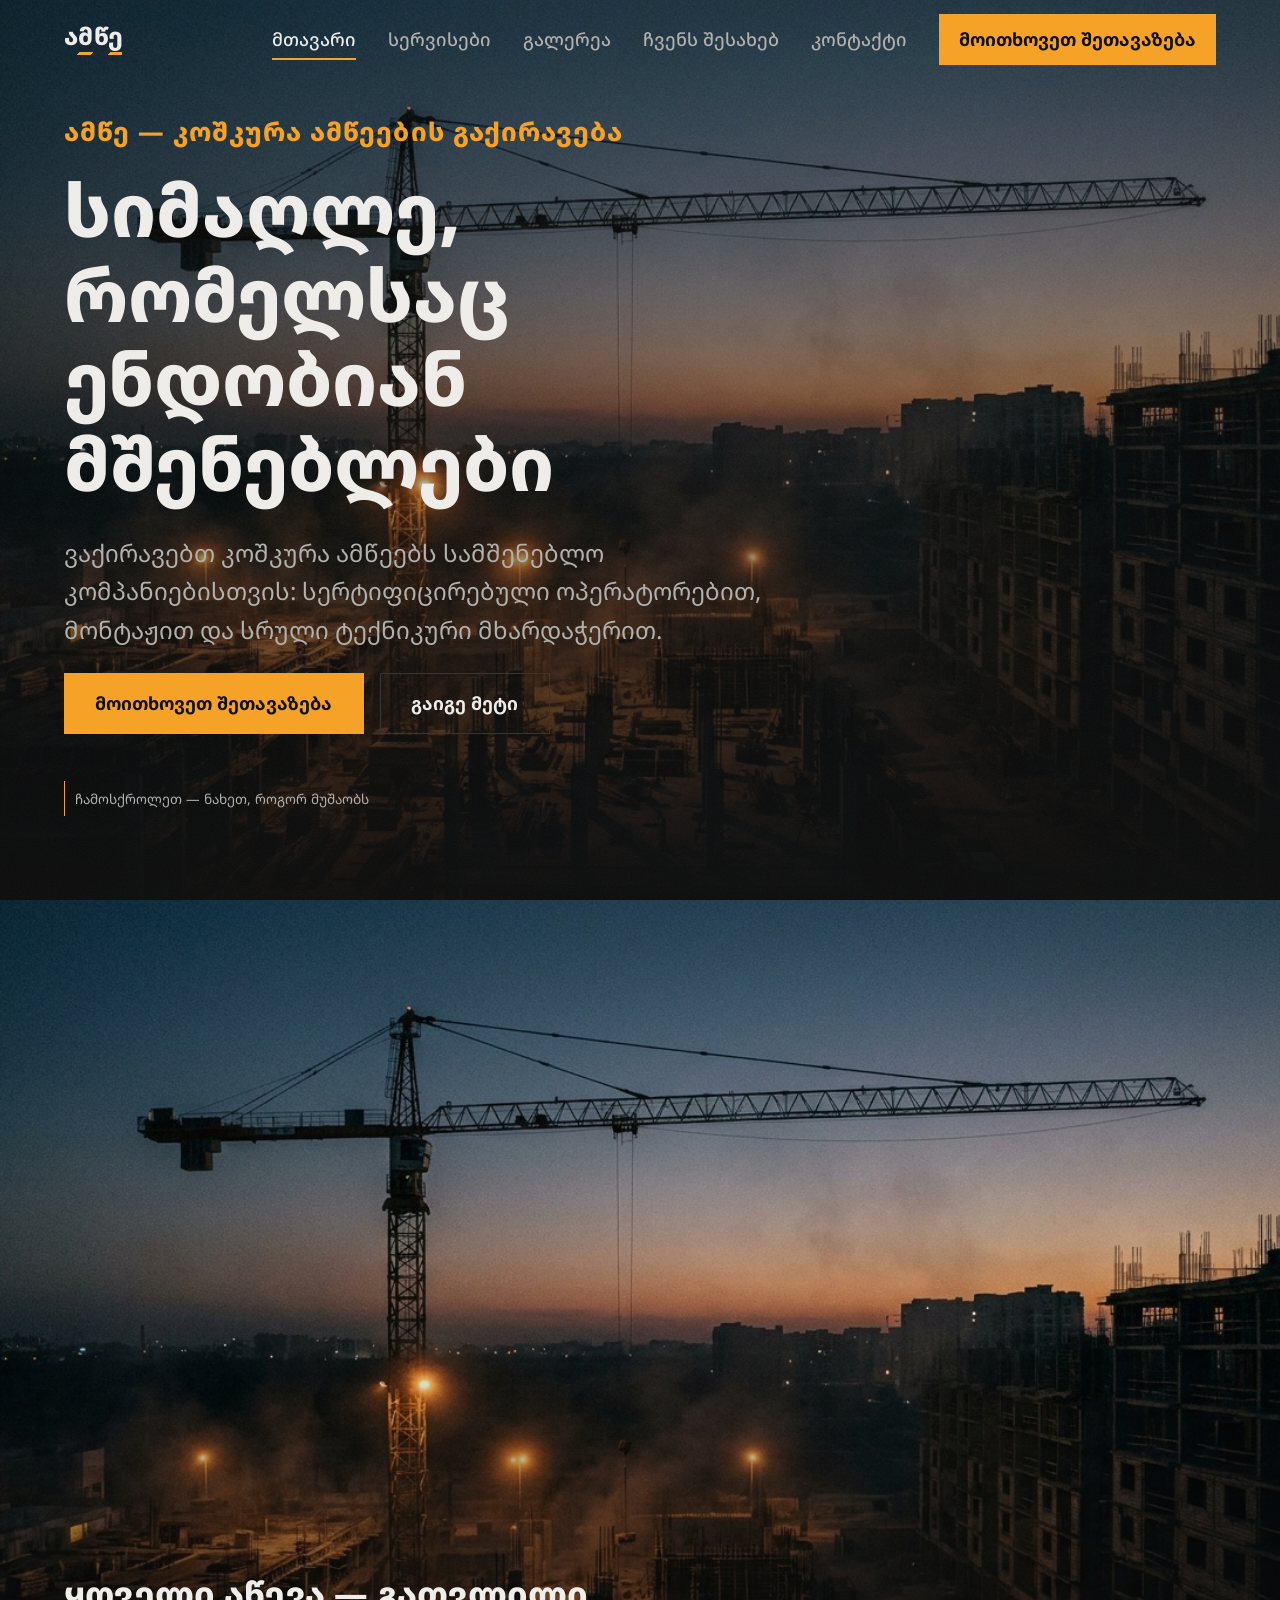
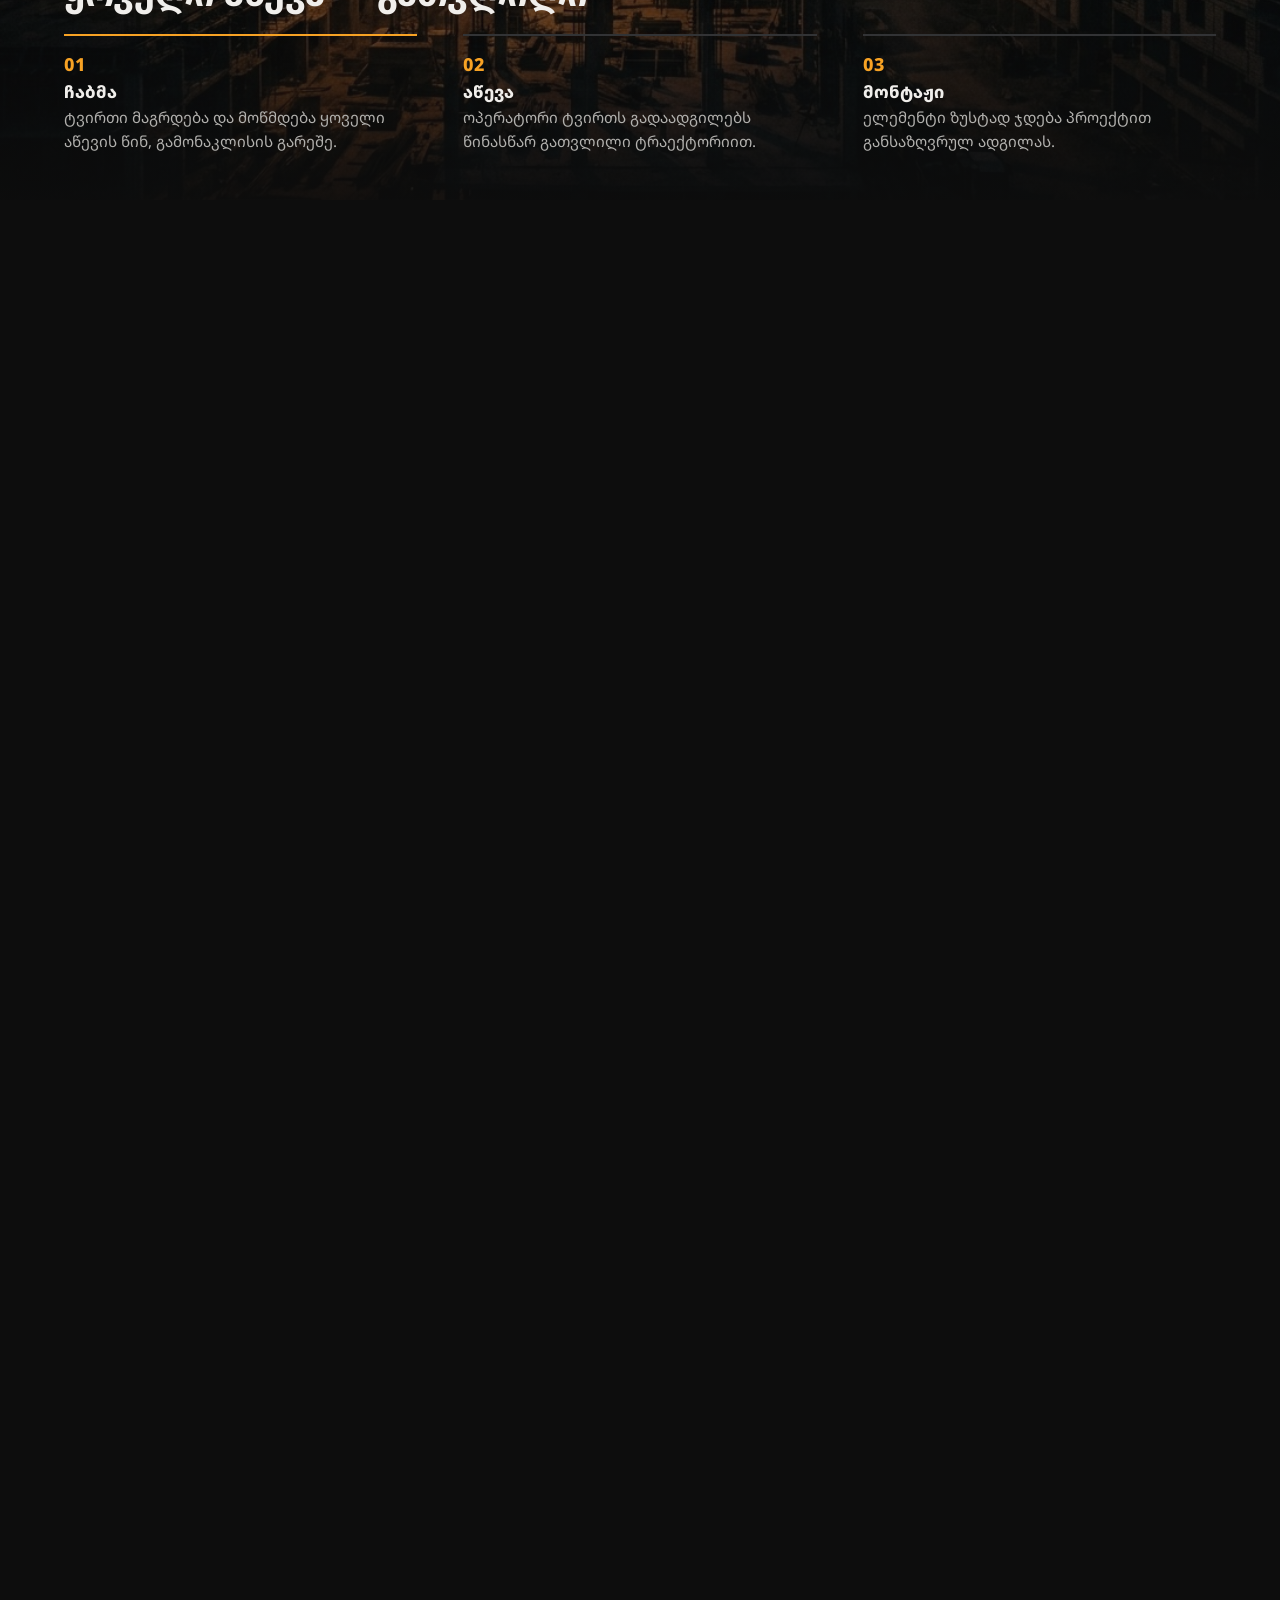
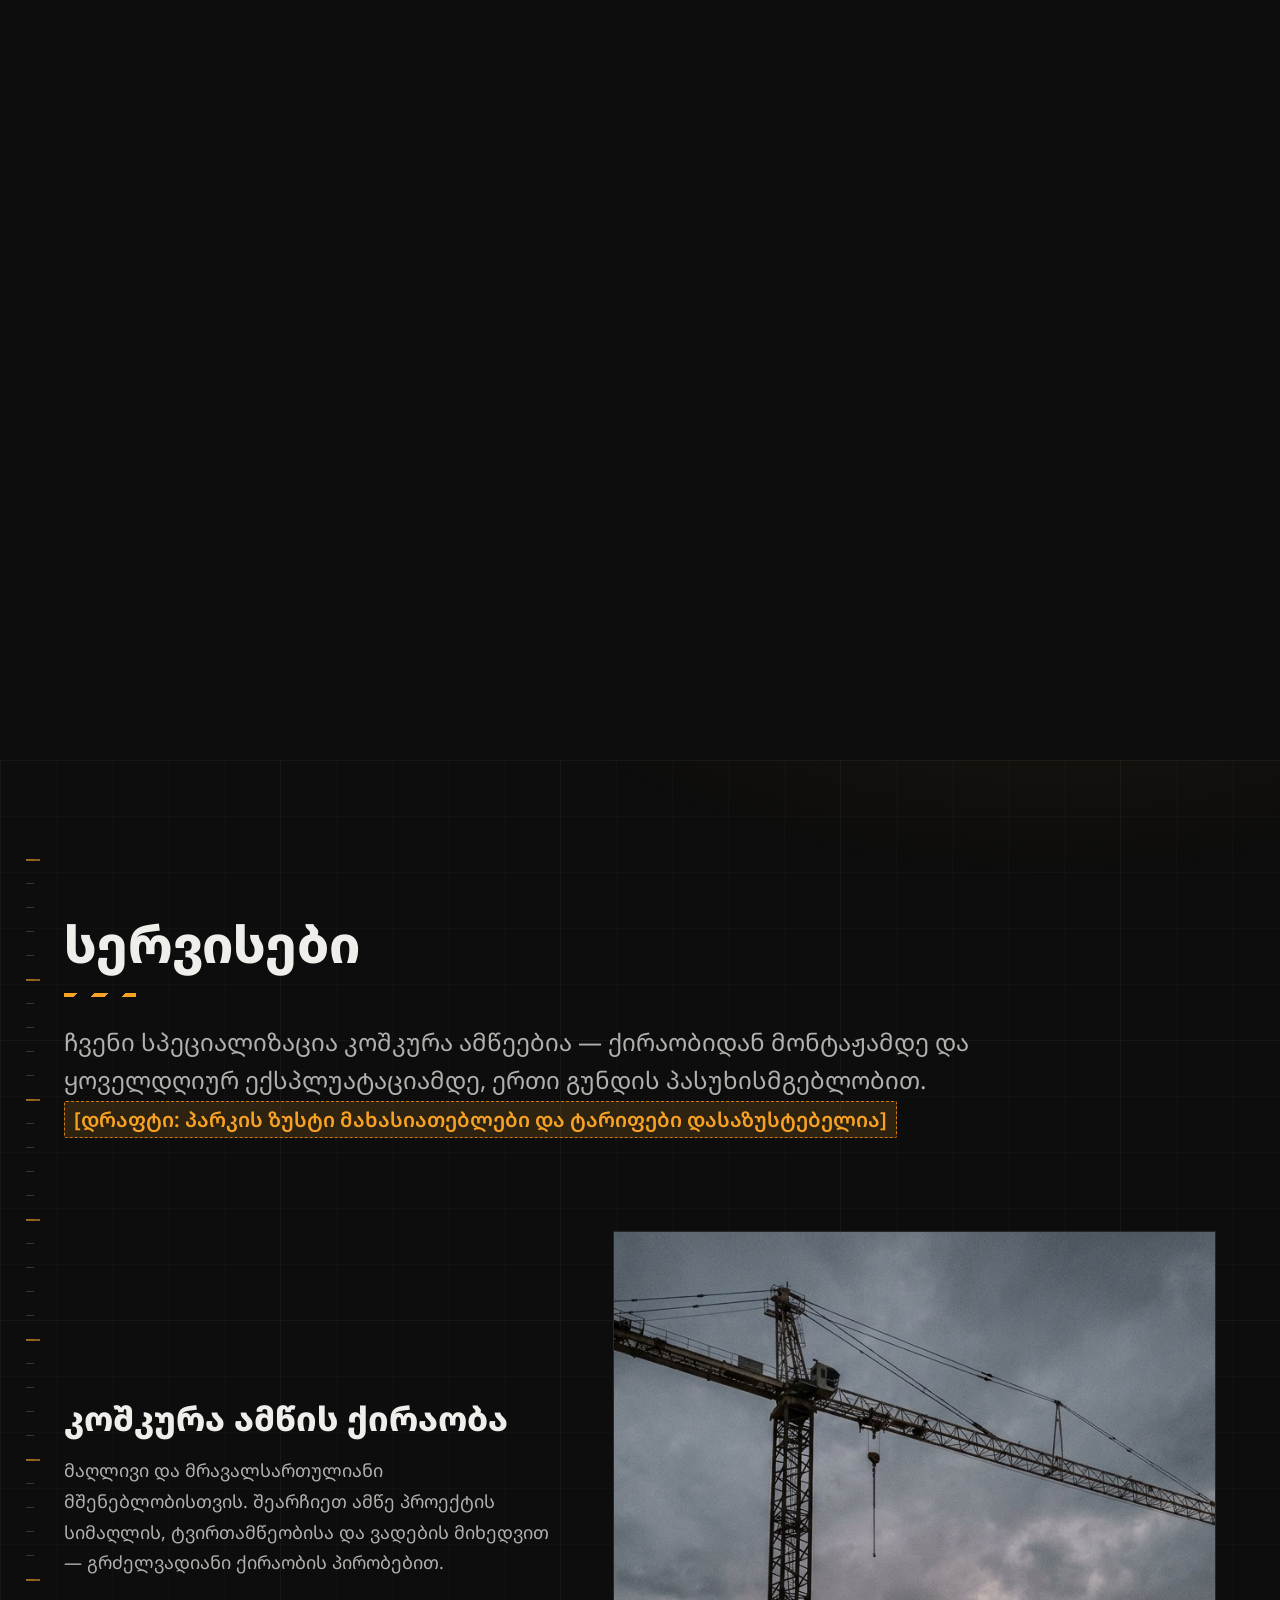
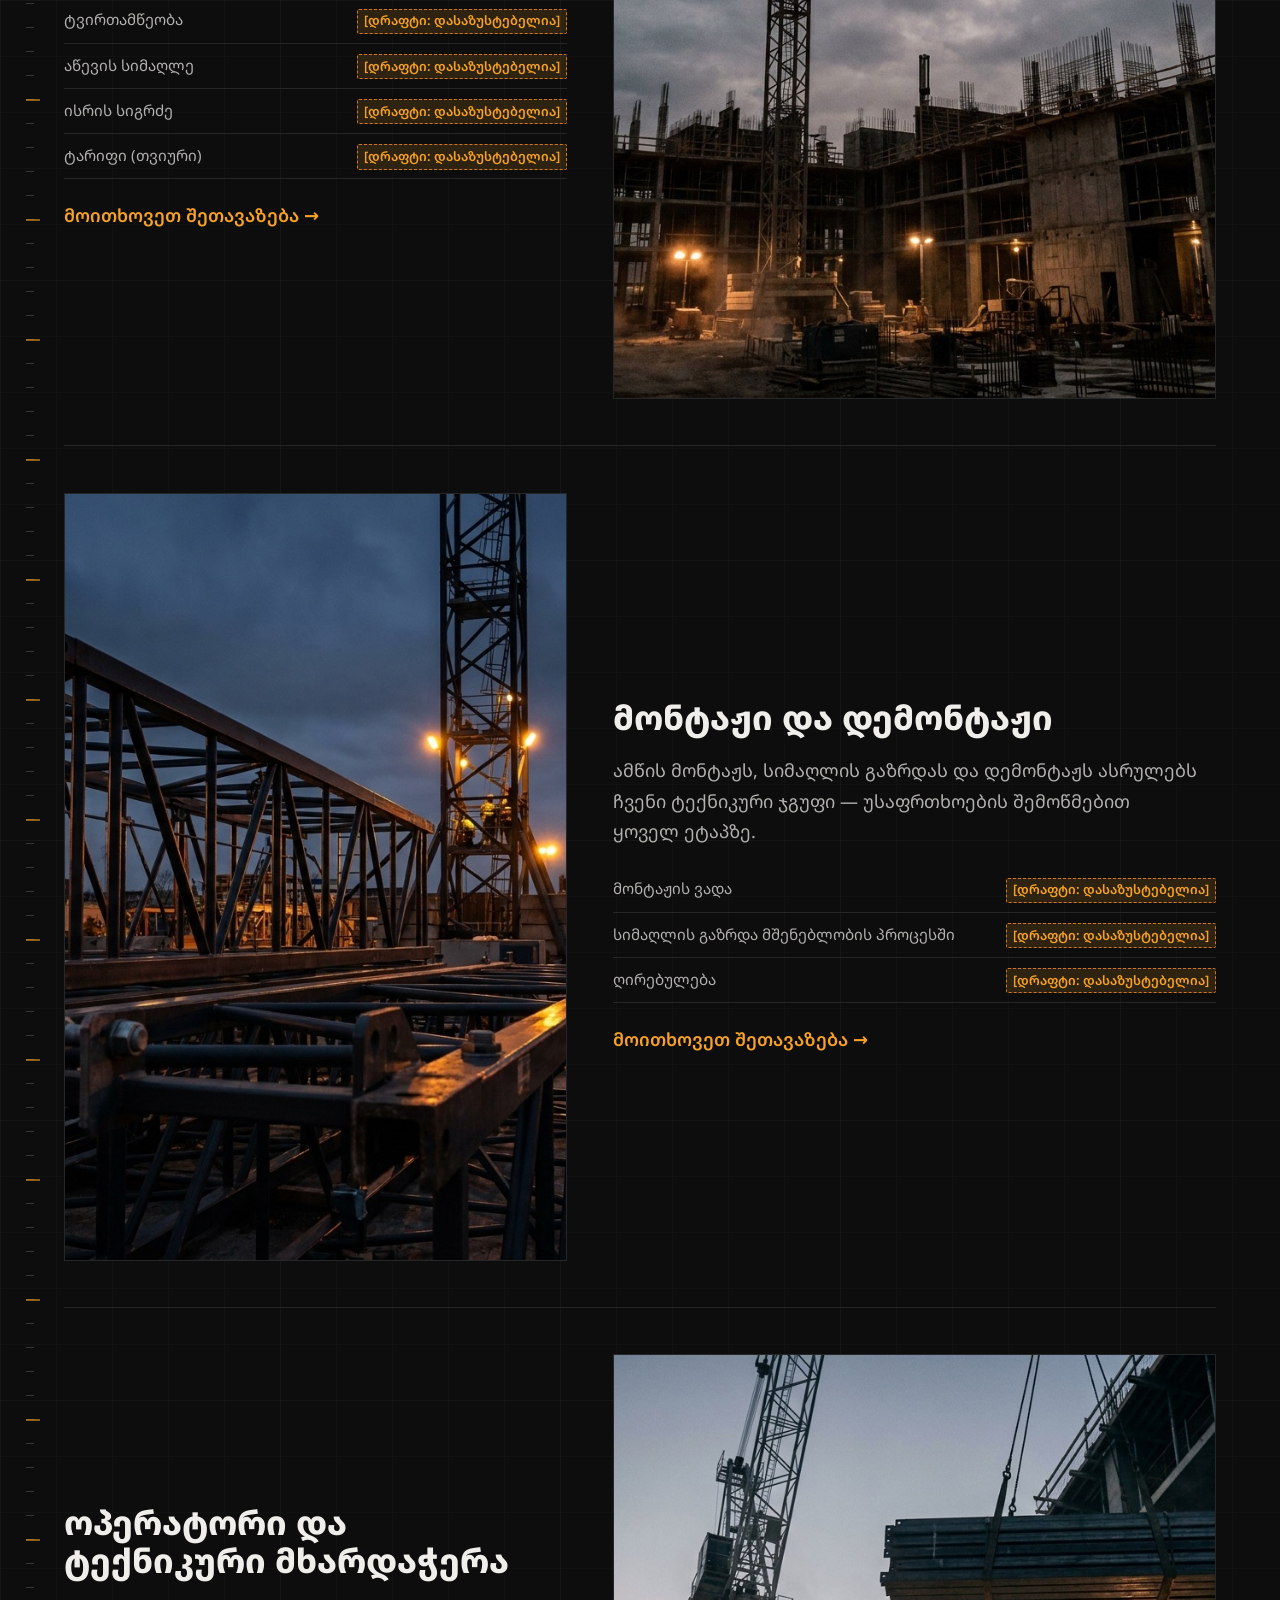
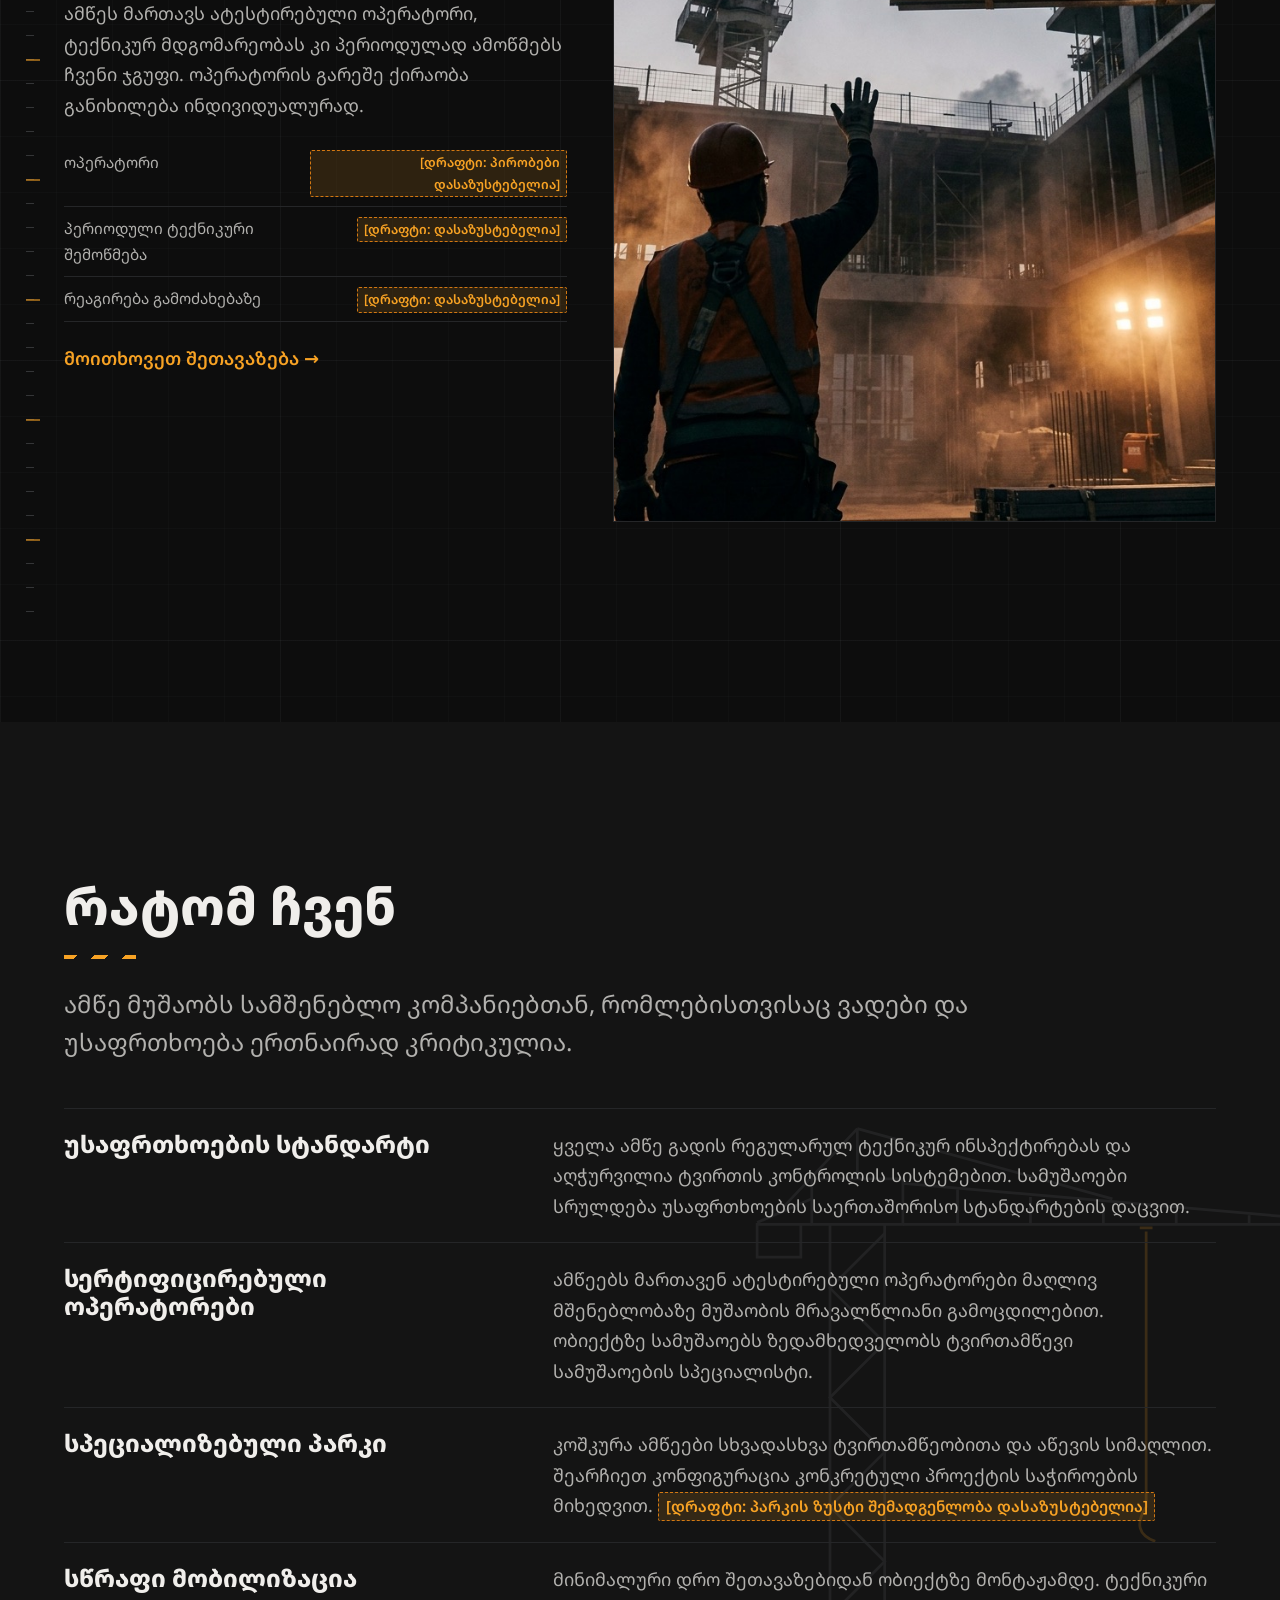
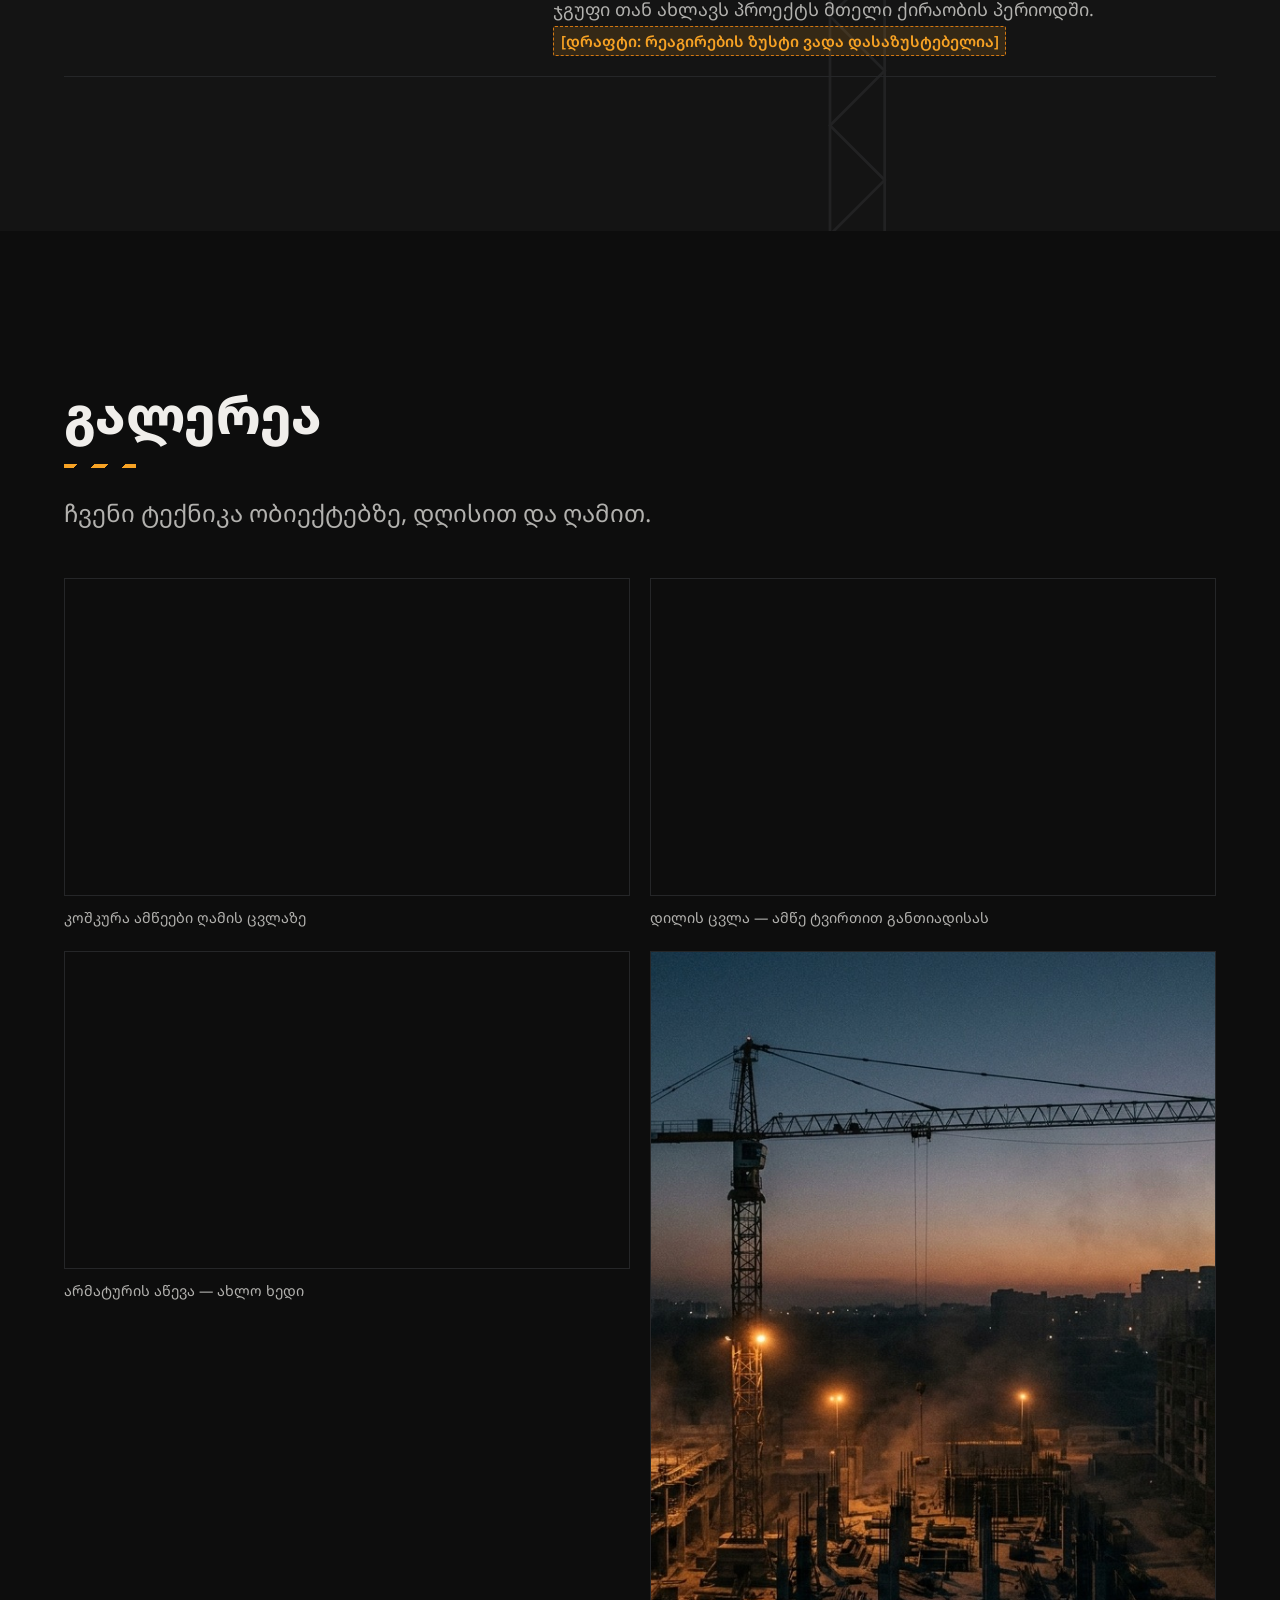
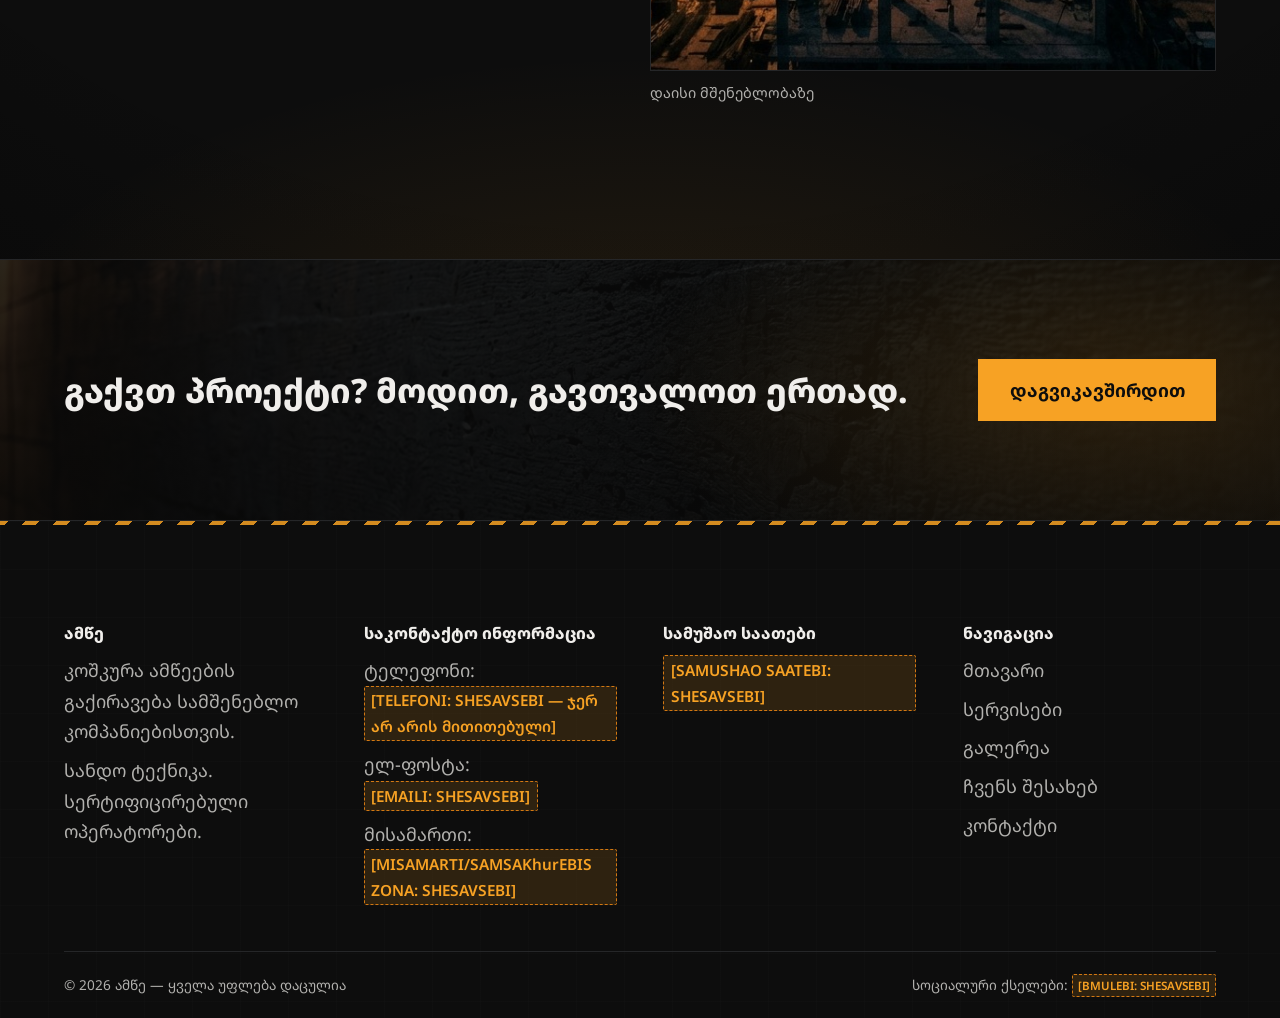
==== index.html @ fa124e9d "ამწე — tower-crane rental marketing site Static Georgian B2B site: scroll-scrub hero video, services" ====
<!DOCTYPE html>
<html lang="ka">
<head>
  <meta charset="UTF-8">
  <meta name="viewport" content="width=device-width, initial-scale=1.0">
  <title>ამწე — კოშკურა ამწეების გაქირავება სამშენებლო კომპანიებისთვის</title>
  <meta name="description" content="ამწე — კოშკურა ამწეების გაქირავება სამშენებლო კომპანიებისთვის. მონტაჟი, დემონტაჟი, სერტიფიცირებული ოპერატორები და სრული ტექნიკური მხარდაჭერა.">
  <meta property="og:type" content="website">
  <meta property="og:locale" content="ka_GE">
  <meta property="og:title" content="ამწე — სიმაღლე, რომელსაც ენდობიან მშენებლები">
  <meta property="og:description" content="კოშკურა ამწეების გაქირავება სამშენებლო კომპანიებისთვის — მონტაჟით, სერტიფიცირებული ოპერატორებითა და სრული ტექნიკური მხარდაჭერით.">
  <!-- TODO: og:image needs an absolute URL after deploy (e.g. https://<user>.github.io/<repo>/assets/og-cover.jpg) -->
  <meta property="og:image" content="assets/og-cover.jpg">
  <link rel="icon" type="image/svg+xml" href="favicon.svg">
  <link rel="preconnect" href="https://fonts.googleapis.com">
  <link rel="preconnect" href="https://fonts.gstatic.com" crossorigin>
  <link href="https://fonts.googleapis.com/css2?family=Noto+Sans+Georgian:wght@400;500;600;700;800&display=swap" rel="stylesheet">
  <link rel="stylesheet" href="css/style.css?v=2">
</head>
<body>
  <header class="site-header" data-header>
    <div class="wrap site-header__bar">
      <a class="logo" href="index.html" aria-label="ამწე — მთავარი გვერდი">
        ამწე
        <span class="logo__stripe" aria-hidden="true"></span>
      </a>
      <button class="nav-toggle" type="button" aria-expanded="false" aria-controls="site-nav" aria-label="მენიუს გახსნა" data-nav-toggle>
        <span></span><span></span><span></span>
      </button>
      <nav class="site-nav" id="site-nav" aria-label="ძირითადი ნავიგაცია" data-nav>
        <a href="index.html" aria-current="page">მთავარი</a>
        <a href="index.html#services">სერვისები</a>
        <a href="index.html#gallery">გალერეა</a>
        <a href="index.html#about">ჩვენს შესახებ</a>
        <a href="contact.html">კონტაქტი</a>
        <a class="btn btn--solid" href="contact.html">მოითხოვეთ შეთავაზება</a>
      </nav>
    </div>
  </header>

  <main>
    <!-- 1. Hero -->
    <section class="hero">
      <video class="hero__video"
             src="assets/hero-crane-dusk.mp4"
             poster="assets/og-cover.jpg"
             autoplay muted loop playsinline
             aria-label="კოშკურა ამწე მაღლივი მშენებლობის ფონზე, დაისის შუქზე"></video>
      <div class="wrap hero__content">
        <p class="hero__brand">ამწე — კოშკურა ამწეების გაქირავება</p>
        <h1>სიმაღლე, რომელსაც ენდობიან მშენებლები</h1>
        <p class="hero__sub">ვაქირავებთ კოშკურა ამწეებს სამშენებლო კომპანიებისთვის: სერტიფიცირებული ოპერატორებით, მონტაჟით და სრული ტექნიკური მხარდაჭერით.</p>
        <div class="hero__cta">
          <a class="btn btn--solid" href="contact.html">მოითხოვეთ შეთავაზება</a>
          <a class="btn btn--ghost" href="#services">გაიგე მეტი</a>
        </div>
        <p class="hero__scrollhint">ჩამოსქროლეთ — ნახეთ, როგორ მუშაობს</p>
      </div>
    </section>

    <!-- 2. Scroll-driven video: one lift, start to finish -->
    <section class="scrub" data-scrub aria-label="ამწის მუშაობის პროცესი — ვიდეო">
      <div class="scrub__sticky">
        <video src="assets/scrub-crane-lift.mp4"
               poster="assets/og-cover.jpg"
               muted playsinline preload="auto"
               aria-label="ამწე წევს ფოლადის კოჭს და ამონტაჟებს კორპუსზე"></video>
        <div class="wrap scrub__caption">
          <h2 class="scrub__title">ყოველი აწევა — გათვლილი</h2>
          <ol class="scrub__steps" data-scrub-steps>
            <li class="is-active">
              <h3>ჩაბმა</h3>
              <p>ტვირთი მაგრდება და მოწმდება ყოველი აწევის წინ, გამონაკლისის გარეშე.</p>
            </li>
            <li>
              <h3>აწევა</h3>
              <p>ოპერატორი ტვირთს გადაადგილებს წინასწარ გათვლილი ტრაექტორიით.</p>
            </li>
            <li>
              <h3>მონტაჟი</h3>
              <p>ელემენტი ზუსტად ჯდება პროექტით განსაზღვრულ ადგილას.</p>
            </li>
          </ol>
        </div>
      </div>
    </section>

    <!-- 3. Services -->
    <section class="section bg-blueprint bg-scale" id="services">
      <div class="wrap">
        <div class="section__head reveal">
          <h2>სერვისები</h2>
          <p>ჩვენი სპეციალიზაცია კოშკურა ამწეებია — ქირაობიდან მონტაჟამდე და ყოველდღიურ ექსპლუატაციამდე, ერთი გუნდის პასუხისმგებლობით. <span class="todo">[დრაფტი: პარკის ზუსტი მახასიათებლები და ტარიფები დასაზუსტებელია]</span></p>
        </div>

        <article class="service reveal">
          <div class="service__media">
            <img src="assets/service-tower-crane.jpg" alt="კოშკურა ამწე მაღლივი კორპუსის მშენებლობაზე, დაისის შუქზე" loading="lazy" width="1024" height="768">
          </div>
          <div class="service__body">
            <h3>კოშკურა ამწის ქირაობა</h3>
            <p>მაღლივი და მრავალსართულიანი მშენებლობისთვის. შეარჩიეთ ამწე პროექტის სიმაღლის, ტვირთამწეობისა და ვადების მიხედვით — გრძელვადიანი ქირაობის პირობებით.</p>
            <table class="spec">
              <tr><th scope="row">ტვირთამწეობა</th><td><span class="todo">[დრაფტი: დასაზუსტებელია]</span></td></tr>
              <tr><th scope="row">აწევის სიმაღლე</th><td><span class="todo">[დრაფტი: დასაზუსტებელია]</span></td></tr>
              <tr><th scope="row">ისრის სიგრძე</th><td><span class="todo">[დრაფტი: დასაზუსტებელია]</span></td></tr>
              <tr><th scope="row">ტარიფი (თვიური)</th><td><span class="todo">[დრაფტი: დასაზუსტებელია]</span></td></tr>
            </table>
            <a class="service__more" href="contact.html">მოითხოვეთ შეთავაზება →</a>
          </div>
        </article>

        <article class="service reveal">
          <div class="service__media">
            <img src="assets/service-tower-assembly.jpg" alt="კოშკურა ამწის სექციების მონტაჟი სამშენებლო მოედანზე" loading="lazy" width="1024" height="768">
          </div>
          <div class="service__body">
            <h3>მონტაჟი და დემონტაჟი</h3>
            <p>ამწის მონტაჟს, სიმაღლის გაზრდას და დემონტაჟს ასრულებს ჩვენი ტექნიკური ჯგუფი — უსაფრთხოების შემოწმებით ყოველ ეტაპზე.</p>
            <table class="spec">
              <tr><th scope="row">მონტაჟის ვადა</th><td><span class="todo">[დრაფტი: დასაზუსტებელია]</span></td></tr>
              <tr><th scope="row">სიმაღლის გაზრდა მშენებლობის პროცესში</th><td><span class="todo">[დრაფტი: დასაზუსტებელია]</span></td></tr>
              <tr><th scope="row">ღირებულება</th><td><span class="todo">[დრაფტი: დასაზუსტებელია]</span></td></tr>
            </table>
            <a class="service__more" href="contact.html">მოითხოვეთ შეთავაზება →</a>
          </div>
        </article>

        <article class="service reveal">
          <div class="service__media">
            <img src="assets/service-operator-rigger.jpg" alt="სტროპალი ანიშნებს კოშკურა ამწეს ჩამოკიდებული ტვირთის მიმართულებას" loading="lazy" width="1024" height="768">
          </div>
          <div class="service__body">
            <h3>ოპერატორი და ტექნიკური მხარდაჭერა</h3>
            <p>ამწეს მართავს ატესტირებული ოპერატორი, ტექნიკურ მდგომარეობას კი პერიოდულად ამოწმებს ჩვენი ჯგუფი. ოპერატორის გარეშე ქირაობა განიხილება ინდივიდუალურად.</p>
            <table class="spec">
              <tr><th scope="row">ოპერატორი</th><td><span class="todo">[დრაფტი: პირობები დასაზუსტებელია]</span></td></tr>
              <tr><th scope="row">პერიოდული ტექნიკური შემოწმება</th><td><span class="todo">[დრაფტი: დასაზუსტებელია]</span></td></tr>
              <tr><th scope="row">რეაგირება გამოძახებაზე</th><td><span class="todo">[დრაფტი: დასაზუსტებელია]</span></td></tr>
            </table>
            <a class="service__more" href="contact.html">მოითხოვეთ შეთავაზება →</a>
          </div>
        </article>
      </div>
    </section>

    <!-- 4. Why us -->
    <section class="section section--alt bg-site" id="about">
      <svg class="ghost-crane" aria-hidden="true" viewBox="0 0 640 900" stroke-width="3">
        <path d="M90 900 V210 M150 900 V210"/>
        <path d="M90 880 L150 820 L90 760 L150 700 L90 640 L150 580 L90 520 L150 460 L90 400 L150 340 L90 280 L150 220"/>
        <path d="M70 210 H170 V160 H70 Z M120 160 V105"/>
        <path d="M170 165 L630 205 M170 210 H630 M230 172 V210 M310 180 V210 M390 187 V210 M470 194 V210 M550 200 V210"/>
        <path d="M70 210 H10 M70 182 L10 208 M10 210 h48 v36 h-48 Z"/>
        <path d="M120 105 L400 182 M120 105 L38 192"/>
        <path class="ghost-crane__amber" d="M430 214 h14 M437 218 V520 q-18 28 10 38"/>
      </svg>
      <div class="wrap">
        <div class="section__head reveal">
          <h2>რატომ ჩვენ</h2>
          <p>ამწე მუშაობს სამშენებლო კომპანიებთან, რომლებისთვისაც ვადები და უსაფრთხოება ერთნაირად კრიტიკულია.</p>
        </div>
        <div class="trust reveal">
          <h3>უსაფრთხოების სტანდარტი</h3>
          <p>ყველა ამწე გადის რეგულარულ ტექნიკურ ინსპექტირებას და აღჭურვილია ტვირთის კონტროლის სისტემებით. სამუშაოები სრულდება უსაფრთხოების საერთაშორისო სტანდარტების დაცვით.</p>
        </div>
        <div class="trust reveal">
          <h3>სერტიფიცირებული ოპერატორები</h3>
          <p>ამწეებს მართავენ ატესტირებული ოპერატორები მაღლივ მშენებლობაზე მუშაობის მრავალწლიანი გამოცდილებით. ობიექტზე სამუშაოებს ზედამხედველობს ტვირთამწევი სამუშაოების სპეციალისტი.</p>
        </div>
        <div class="trust reveal">
          <h3>სპეციალიზებული პარკი</h3>
          <p>კოშკურა ამწეები სხვადასხვა ტვირთამწეობითა და აწევის სიმაღლით. შეარჩიეთ კონფიგურაცია კონკრეტული პროექტის საჭიროების მიხედვით. <span class="todo">[დრაფტი: პარკის ზუსტი შემადგენლობა დასაზუსტებელია]</span></p>
        </div>
        <div class="trust reveal">
          <h3>სწრაფი მობილიზაცია</h3>
          <p>მინიმალური დრო შეთავაზებიდან ობიექტზე მონტაჟამდე. ტექნიკური ჯგუფი თან ახლავს პროექტს მთელი ქირაობის პერიოდში. <span class="todo">[დრაფტი: რეაგირების ზუსტი ვადა დასაზუსტებელია]</span></p>
        </div>
      </div>
    </section>

    <!-- 5. Gallery -->
    <section class="section bg-night" id="gallery">
      <div class="wrap">
        <div class="section__head reveal">
          <h2>გალერეა</h2>
          <p>ჩვენი ტექნიკა ობიექტებზე, დღისით და ღამით.</p>
        </div>
      </div>
      <div class="wrap">
        <div class="gallery" data-gallery>
          <figure>
            <video src="assets/gallery-night-cranes.mp4" muted loop playsinline preload="metadata"
                   aria-label="კოშკურა ამწეები ღამის ქალაქის ფონზე"></video>
            <figcaption>კოშკურა ამწეები ღამის ცვლაზე</figcaption>
          </figure>
          <figure>
            <video src="assets/gallery-tower-dawn.mp4" muted loop playsinline preload="metadata"
                   aria-label="კოშკურა ამწე ტრიალებს ტვირთით განთიადისას"></video>
            <figcaption>დილის ცვლა — ამწე ტვირთით განთიადისას</figcaption>
          </figure>
          <figure>
            <video src="assets/gallery-crane-hook.mp4" muted loop playsinline preload="metadata"
                   aria-label="ამწის კაუჭი წევს არმატურის შეკვრას"></video>
            <figcaption>არმატურის აწევა — ახლო ხედი</figcaption>
          </figure>
          <figure>
            <img src="assets/og-cover.jpg" alt="კოშკურა ამწის სილუეტი დაისის ცაზე მშენებარე კორპუსების თავზე" loading="lazy" width="1280" height="720">
            <figcaption>დაისი მშენებლობაზე</figcaption>
          </figure>
        </div>
      </div>
    </section>

    <!-- CTA band -->
    <section class="cta-band">
      <div class="wrap reveal">
        <h2>გაქვთ პროექტი? მოდით, გავთვალოთ ერთად.</h2>
        <a class="btn btn--solid" href="contact.html">დაგვიკავშირდით</a>
      </div>
    </section>
  </main>

  <!-- 6. Footer -->
  <footer class="site-footer">
    <div class="hazard" aria-hidden="true"></div>
    <div class="wrap site-footer__grid">
      <div>
        <h3>ამწე</h3>
        <ul>
          <li>კოშკურა ამწეების გაქირავება სამშენებლო კომპანიებისთვის.</li>
          <li>სანდო ტექნიკა. სერტიფიცირებული ოპერატორები.</li>
        </ul>
      </div>
      <div>
        <h3>საკონტაქტო ინფორმაცია</h3>
        <ul>
          <li>ტელეფონი: <span class="todo">[TELEFONI: SHESAVSEBI — ჯერ არ არის მითითებული]</span></li>
          <li>ელ-ფოსტა: <span class="todo">[EMAILI: SHESAVSEBI]</span></li>
          <li>მისამართი: <span class="todo">[MISAMARTI/SAMSAKhurEBIS ZONA: SHESAVSEBI]</span></li>
        </ul>
      </div>
      <div>
        <h3>სამუშაო საათები</h3>
        <ul>
          <li><span class="todo">[SAMUSHAO SAATEBI: SHESAVSEBI]</span></li>
        </ul>
      </div>
      <div>
        <h3>ნავიგაცია</h3>
        <ul>
          <li><a href="index.html">მთავარი</a></li>
          <li><a href="index.html#services">სერვისები</a></li>
          <li><a href="index.html#gallery">გალერეა</a></li>
          <li><a href="index.html#about">ჩვენს შესახებ</a></li>
          <li><a href="contact.html">კონტაქტი</a></li>
        </ul>
      </div>
    </div>
    <div class="wrap site-footer__legal">
      <span>© <span data-year>2026</span> ამწე — ყველა უფლება დაცულია</span>
      <span>სოციალური ქსელები: <span class="todo">[BMULEBI: SHESAVSEBI]</span></span>
    </div>
  </footer>

  <script src="js/main.js"></script>
</body>
</html>
---- css/style.css ----
/* ამწე — dark industrial monochrome + amber. See DESIGN.md */

/* ---------- Tokens ---------- */
:root {
  --bg-0: oklch(0.16 0 0);
  --bg-1: oklch(0.19 0 0);
  --surface: oklch(0.23 0.004 260);
  --line: oklch(0.32 0.004 260);
  --line-soft: oklch(0.27 0.004 260);
  --ink: oklch(0.95 0.004 85);
  --ink-2: oklch(0.76 0.004 85);
  --amber: oklch(0.78 0.16 70);
  --amber-deep: oklch(0.66 0.15 60);
  --amber-glow: oklch(0.78 0.16 70 / 0.14);

  --font: "Noto Sans Georgian", "Sylfaen", system-ui, sans-serif;

  --step-0: clamp(1rem, 0.95rem + 0.25vw, 1.125rem);
  --step-1: clamp(1.25rem, 1.15rem + 0.5vw, 1.5rem);
  --step-2: clamp(1.6rem, 1.4rem + 1vw, 2.1rem);
  --step-3: clamp(2.1rem, 1.7rem + 2vw, 3.2rem);
  --step-4: clamp(2.6rem, 1.9rem + 3.5vw, 4.6rem);

  --space-s: clamp(1rem, 0.9rem + 0.5vw, 1.5rem);
  --space-m: clamp(2rem, 1.7rem + 1.5vw, 3rem);
  --space-l: clamp(4rem, 3rem + 4vw, 7rem);
  --space-xl: clamp(6rem, 4rem + 7vw, 10rem);

  --wrap: 72rem;
  --z-nav: 10;
  --z-menu: 20;

  --ease-out: cubic-bezier(0.22, 1, 0.36, 1); /* ease-out-quint */

  /* the one brand motif: sodium-amber hazard stripe */
  --hazard: repeating-linear-gradient(
    -45deg,
    var(--amber) 0 10px,
    transparent 10px 22px
  );
}

/* ---------- Base ---------- */
*,
*::before,
*::after {
  box-sizing: border-box;
}

html {
  scroll-behavior: smooth;
}

body {
  margin: 0;
  background: var(--bg-0);
  color: var(--ink);
  font-family: var(--font);
  font-size: var(--step-0);
  line-height: 1.7;
  -webkit-font-smoothing: antialiased;
  overflow-x: clip;
}

h1,
h2,
h3 {
  line-height: 1.15;
  text-wrap: balance;
  text-transform: uppercase; /* Mkhedruli → Mtavruli: Georgian structural-signage voice */
  font-weight: 800;
  margin: 0 0 0.5em;
}

h1 { font-size: var(--step-4); }
h2 { font-size: var(--step-3); }
h3 { font-size: var(--step-1); }

p {
  max-width: 68ch;
  text-wrap: pretty;
}

a {
  color: inherit;
}

img,
video {
  max-width: 100%;
  display: block;
}

:focus-visible {
  outline: 2px solid var(--amber);
  outline-offset: 3px;
}

::selection {
  background: var(--amber);
  color: var(--bg-0);
}

.wrap {
  width: min(var(--wrap), 100% - 2.5rem);
  margin-inline: auto;
}

.muted {
  color: var(--ink-2);
}

/* Visible draft/placeholder flag — deliberately loud, replace before launch */
.todo {
  display: inline-block;
  padding: 0.05em 0.45em;
  background: var(--amber-glow);
  border: 1px dashed var(--amber-deep);
  color: var(--amber);
  font-weight: 600;
  font-size: 0.85em;
  text-transform: none;
  letter-spacing: 0;
  border-radius: 2px;
}

.hazard {
  height: 4px;
  background: var(--hazard);
  border: 0;
  margin: 0;
  opacity: 0.85;
}

/* ---------- Atmosphere: layered industrial backgrounds ---------- */

/* film grain over everything — kills the flat digital black */
body::after {
  content: "";
  position: fixed;
  inset: 0;
  z-index: 90;
  pointer-events: none;
  opacity: 0.05;
  background-image: url("data:image/svg+xml,%3Csvg xmlns='http://www.w3.org/2000/svg' width='160' height='160'%3E%3Cfilter id='n'%3E%3CfeTurbulence type='fractalNoise' baseFrequency='0.85' numOctaves='2' stitchTiles='stitch'/%3E%3C/filter%3E%3Crect width='160' height='160' filter='url(%23n)'/%3E%3C/svg%3E");
}

/* engineering-drawing grid + sodium-lamp glow pool */
.bg-blueprint {
  background-image:
    radial-gradient(900px 480px at 82% -6%, oklch(0.78 0.16 70 / 0.08), transparent 65%),
    linear-gradient(to right, oklch(0.45 0.008 260 / 0.1) 1px, transparent 1px),
    linear-gradient(to bottom, oklch(0.45 0.008 260 / 0.1) 1px, transparent 1px),
    linear-gradient(to right, oklch(0.4 0.006 260 / 0.07) 1px, transparent 1px),
    linear-gradient(to bottom, oklch(0.4 0.006 260 / 0.07) 1px, transparent 1px);
  background-size:
    100% 100%,
    280px 280px,
    280px 280px,
    56px 56px,
    56px 56px;
}

/* elevation-ruler ticks down the left edge — the height motif */
.bg-scale {
  position: relative;
}

.bg-scale::before {
  content: "";
  position: absolute;
  top: var(--space-l);
  bottom: var(--space-l);
  left: clamp(0.6rem, 2vw, 2.2rem);
  width: 14px;
  pointer-events: none;
  background-image:
    repeating-linear-gradient(to bottom, oklch(0.78 0.16 70 / 0.55) 0 2px, transparent 2px 120px),
    repeating-linear-gradient(to bottom, oklch(0.6 0.008 260 / 0.35) 0 1px, transparent 1px 24px);
  background-size: 14px 100%, 8px 100%;
  background-repeat: no-repeat;
}

@media (max-width: 900px) {
  .bg-scale::before {
    display: none;
  }
}

/* host section for the ghosted crane line-art */
.bg-site {
  position: relative;
  overflow: clip;
}

.bg-site > .wrap {
  position: relative;
  z-index: 1;
}

.ghost-crane {
  position: absolute;
  right: -4%;
  bottom: -2%;
  height: min(94%, 820px);
  width: auto;
  color: oklch(0.52 0.008 260);
  opacity: 0.17;
  pointer-events: none;
}

.ghost-crane--flip {
  right: auto;
  left: -4%;
  transform: scaleX(-1);
}

.ghost-crane :is(path, rect) {
  stroke: currentColor;
  fill: none;
}

.ghost-crane .ghost-crane__amber {
  color: oklch(0.78 0.16 70);
}

.ghost-crane--sm {
  height: min(82%, 540px);
}

/* night-site vignette + light spill from below the gallery strip */
.bg-night {
  background-image:
    radial-gradient(1100px 540px at 50% 108%, oklch(0.78 0.16 70 / 0.1), transparent 62%),
    radial-gradient(150% 120% at 50% 30%, transparent 55%, oklch(0.09 0 0 / 0.9) 100%);
}

/* ---------- Buttons ---------- */
.btn {
  display: inline-block;
  padding: 0.9rem 1.9rem;
  font: inherit;
  font-weight: 700;
  text-decoration: none;
  border: 1px solid var(--amber);
  cursor: pointer;
  transition: background-color 0.2s var(--ease-out), color 0.2s var(--ease-out),
    border-color 0.2s var(--ease-out);
}

.btn--solid {
  background: var(--amber);
  color: var(--bg-0);
}

.btn--solid:hover {
  background: var(--amber-deep);
  border-color: var(--amber-deep);
  color: var(--bg-0);
}

.btn--ghost {
  background: transparent;
  color: var(--ink);
  border-color: var(--line);
}

.btn--ghost:hover {
  border-color: var(--amber);
  color: var(--amber);
}

/* ---------- Header / nav ---------- */
.site-header {
  position: fixed;
  inset: 0 0 auto;
  z-index: var(--z-nav);
  transition: background-color 0.3s var(--ease-out), border-color 0.3s var(--ease-out);
  border-bottom: 1px solid transparent;
}

/* blur lives on a pseudo-layer: backdrop-filter on the header itself would
   make it the containing block for the position:fixed mobile menu */
.site-header::before {
  content: "";
  position: absolute;
  inset: 0;
  z-index: -1;
  opacity: 0;
  background: oklch(0.16 0 0 / 0.92);
  backdrop-filter: blur(10px);
  transition: opacity 0.3s var(--ease-out);
}

.site-header.is-scrolled::before {
  opacity: 1;
}

.site-header.is-scrolled {
  border-bottom-color: var(--line-soft);
}

.site-header__bar {
  display: flex;
  align-items: center;
  justify-content: space-between;
  gap: 1rem;
  padding-block: 0.9rem;
}

.logo {
  display: flex;
  flex-direction: column;
  gap: 4px;
  text-decoration: none;
  font-weight: 800;
  font-size: 1.5rem;
  line-height: 1;
  letter-spacing: 0.02em;
}

.logo__stripe {
  width: 2.4em;
  height: 3px;
  background: var(--hazard);
}

.site-nav {
  display: flex;
  align-items: center;
  gap: clamp(1rem, 2.5vw, 2.2rem);
}

.site-nav a:not(.btn) {
  text-decoration: none;
  color: var(--ink-2);
  font-weight: 500;
  padding-block: 0.3rem;
  background: linear-gradient(var(--amber), var(--amber)) bottom left / 0 2px
    no-repeat;
  transition: color 0.2s var(--ease-out), background-size 0.25s var(--ease-out);
}

.site-nav a:not(.btn):hover,
.site-nav a[aria-current="page"] {
  color: var(--ink);
  background-size: 100% 2px;
}

.site-nav .btn {
  padding: 0.55rem 1.2rem;
}

.nav-toggle {
  display: none;
  background: none;
  border: 1px solid var(--line);
  color: var(--ink);
  width: 44px;
  height: 44px;
  cursor: pointer;
  flex-direction: column;
  align-items: center;
  justify-content: center;
  gap: 5px;
}

.nav-toggle span {
  display: block;
  width: 20px;
  height: 2px;
  background: currentColor;
  transition: transform 0.25s var(--ease-out), opacity 0.2s;
}

@media (max-width: 800px) {
  .nav-toggle {
    display: flex;
  }

  .site-nav {
    position: fixed;
    inset: 0;
    z-index: var(--z-menu);
    flex-direction: column;
    justify-content: center;
    gap: 2rem;
    background-color: var(--bg-0);
    background-image:
      radial-gradient(600px 400px at 85% 0%, oklch(0.78 0.16 70 / 0.08), transparent 65%),
      linear-gradient(to right, oklch(0.4 0.006 260 / 0.06) 1px, transparent 1px),
      linear-gradient(to bottom, oklch(0.4 0.006 260 / 0.06) 1px, transparent 1px);
    background-size: 100% 100%, 56px 56px, 56px 56px;
    font-size: var(--step-1);
    visibility: hidden;
    opacity: 0;
    transition: opacity 0.25s var(--ease-out), visibility 0s 0.25s;
  }

  .site-nav.is-open {
    visibility: visible;
    opacity: 1;
    transition-delay: 0s;
  }

  .nav-toggle {
    position: relative;
    z-index: calc(var(--z-menu) + 1);
  }

  .nav-toggle[aria-expanded="true"] span:nth-child(1) {
    transform: translateY(7px) rotate(45deg);
  }
  .nav-toggle[aria-expanded="true"] span:nth-child(2) {
    opacity: 0;
  }
  .nav-toggle[aria-expanded="true"] span:nth-child(3) {
    transform: translateY(-7px) rotate(-45deg);
  }
}

/* ---------- Hero ---------- */
.hero {
  position: relative;
  min-height: 100svh;
  display: grid;
  align-items: end;
  isolation: isolate;
  overflow: hidden;
}

.hero__video {
  position: absolute;
  inset: 0;
  width: 100%;
  height: 100%;
  object-fit: cover;
  z-index: -2;
}

.hero::after {
  content: "";
  position: absolute;
  inset: 0;
  z-index: -1;
  background: linear-gradient(
    to top,
    oklch(0.16 0 0 / 0.95) 0%,
    oklch(0.16 0 0 / 0.35) 45%,
    oklch(0.16 0 0 / 0.25) 100%
  );
}

.hero__content {
  padding-block: var(--space-l) var(--space-m);
}

.hero__brand {
  font-size: clamp(1.1rem, 1rem + 0.8vw, 1.6rem);
  font-weight: 800;
  letter-spacing: 0.04em;
  color: var(--amber);
  margin: 0 0 0.75rem;
}

.hero h1 {
  max-width: 16ch;
  margin-bottom: 0.4em;
}

.hero__sub {
  color: var(--ink-2);
  max-width: 52ch;
  font-size: var(--step-1);
  line-height: 1.6;
  margin-top: 0;
}

.hero__cta {
  display: flex;
  flex-wrap: wrap;
  gap: 1rem;
  margin-block: var(--space-s) var(--space-m);
}

.hero__scrollhint {
  display: flex;
  align-items: center;
  gap: 0.6rem;
  color: var(--ink-2);
  font-size: 0.85rem;
  padding-bottom: 1.5rem;
}

.hero__scrollhint::before {
  content: "";
  width: 1px;
  height: 2.2rem;
  background: var(--amber);
  animation: drop 1.8s var(--ease-out) infinite;
  transform-origin: top;
}

@keyframes drop {
  0% { transform: scaleY(0); }
  55% { transform: scaleY(1); }
  100% { transform: scaleY(1); opacity: 0; }
}

/* ---------- Scroll-scrub section ---------- */
.scrub {
  position: relative;
  height: 340vh; /* scroll runway; JS maps progress to video time */
}

.scrub__sticky {
  position: sticky;
  top: 0;
  height: 100vh;
  overflow: hidden;
  display: grid;
  align-items: end;
  isolation: isolate;
}

.scrub__sticky video {
  position: absolute;
  inset: 0;
  width: 100%;
  height: 100%;
  object-fit: cover;
  z-index: -2;
}

.scrub__sticky::after {
  content: "";
  position: absolute;
  inset: 0;
  z-index: -1;
  background: linear-gradient(
    to top,
    oklch(0.16 0 0 / 0.9),
    transparent 55%
  );
}

.scrub__caption {
  padding-block: var(--space-m);
}

.scrub__title {
  font-size: var(--step-2);
  margin-bottom: var(--space-s);
}

.scrub__steps {
  display: flex;
  flex-wrap: wrap;
  gap: var(--space-s) var(--space-m);
  margin: 0;
  padding: 0;
  list-style: none;
  counter-reset: step;
}

.scrub__steps li {
  counter-increment: step;
  flex: 1 1 14rem;
  max-width: 24rem;
  border-top: 2px solid var(--line);
  padding-top: 0.8rem;
  opacity: 0.35;
  transition: opacity 0.4s var(--ease-out), border-color 0.4s var(--ease-out);
}

.scrub__steps li.is-active {
  opacity: 1;
  border-top-color: var(--amber);
}

/* a real sequence: the numbers carry the lift order */
.scrub__steps li::before {
  content: counter(step, decimal-leading-zero);
  display: block;
  font-weight: 800;
  color: var(--amber);
  font-variant-numeric: tabular-nums;
}

.scrub__steps h3 {
  font-size: 1.05rem;
  margin: 0.2rem 0;
}

.scrub__steps p {
  color: var(--ink-2);
  font-size: 0.95rem;
  line-height: 1.6;
  margin: 0;
}

/* mobile / reduced motion: plain looping video, no runway */
.scrub.is-static {
  height: auto;
}

.scrub.is-static .scrub__sticky {
  position: relative;
  height: auto;
  min-height: 70svh;
}

/* ---------- Sections ---------- */
.section {
  padding-block: var(--space-xl);
}

.section--alt {
  background: var(--bg-1);
}

.section__head {
  margin-bottom: var(--space-m);
}

/* the one brand kicker, anchored under every section title */
.section__head h2::after,
.page-hero h1::after {
  content: "";
  display: block;
  width: 72px;
  height: 4px;
  margin-top: 0.4em;
  background: var(--hazard);
}

.section__head p {
  color: var(--ink-2);
  font-size: var(--step-1);
  line-height: 1.6;
}

/* ---------- Services: alternating spec-sheet rows ---------- */
.service {
  display: grid;
  grid-template-columns: minmax(0, 5fr) minmax(0, 6fr);
  gap: var(--space-m);
  align-items: center;
  padding-block: var(--space-m);
}

.service + .service {
  border-top: 1px solid var(--line-soft);
}

.service:nth-child(even) .service__media {
  order: 2;
}

.service__media img {
  width: 100%;
  aspect-ratio: 4 / 3;
  object-fit: cover;
  border: 1px solid var(--line-soft);
}

.service__body h3 {
  font-size: var(--step-2);
}

.service__body > p {
  color: var(--ink-2);
}

.spec {
  width: 100%;
  border-collapse: collapse;
  margin-block: var(--space-s);
  font-size: 0.95rem;
}

.spec th,
.spec td {
  text-align: left;
  padding: 0.55rem 0;
  border-bottom: 1px solid var(--line-soft);
  font-weight: 400;
  color: var(--ink-2);
  vertical-align: top;
}

.spec td {
  text-align: right;
  color: var(--ink);
  font-weight: 600;
  font-variant-numeric: tabular-nums;
}

.service__more {
  color: var(--amber);
  font-weight: 600;
  text-decoration: none;
}

.service__more:hover {
  text-decoration: underline;
  text-underline-offset: 4px;
}

@media (max-width: 800px) {
  .service {
    grid-template-columns: 1fr;
  }

  .service:nth-child(even) .service__media {
    order: 0;
  }
}

/* ---------- Why us: ruled ledger rows ---------- */
.trust {
  display: grid;
  grid-template-columns: minmax(0, 2fr) minmax(0, 3fr);
  gap: 0.4rem var(--space-m);
  padding-block: var(--space-s);
  border-top: 1px solid var(--line-soft);
}

.trust:last-of-type {
  border-bottom: 1px solid var(--line-soft);
}

.trust h3 {
  margin: 0;
}

.trust p {
  margin: 0;
  color: var(--ink-2);
}

@media (max-width: 700px) {
  .trust {
    grid-template-columns: 1fr;
  }
}

/* ---------- Gallery: 2×2 grid, everything visible at once ---------- */
.gallery {
  display: grid;
  grid-template-columns: repeat(2, minmax(0, 1fr));
  gap: var(--space-s) var(--space-s);
}

.gallery figure {
  margin: 0;
}

@media (max-width: 700px) {
  .gallery {
    grid-template-columns: 1fr;
  }
}

.gallery video,
.gallery img {
  width: 100%;
  aspect-ratio: 16 / 9;
  object-fit: cover;
  border: 1px solid var(--line-soft);
}

.gallery figcaption {
  padding-top: 0.6rem;
  color: var(--ink-2);
  font-size: 0.9rem;
}

/* ---------- CTA band: raw concrete under sodium light ---------- */
.cta-band {
  background:
    radial-gradient(700px 320px at 88% 50%, oklch(0.78 0.16 70 / 0.14), transparent 70%),
    linear-gradient(oklch(0.14 0 0 / 0.86), oklch(0.14 0 0 / 0.9)),
    url("../assets/texture-concrete.jpg") center / cover no-repeat var(--bg-1);
  border-block: 1px solid var(--line-soft);
  padding-block: var(--space-l);
}

.cta-band .wrap {
  display: flex;
  flex-wrap: wrap;
  align-items: center;
  justify-content: space-between;
  gap: var(--space-s);
}

.cta-band h2 {
  margin: 0;
  font-size: var(--step-2);
}

/* ---------- Footer ---------- */
.site-footer {
  background-color: var(--bg-0);
  background-image:
    linear-gradient(to right, oklch(0.4 0.006 260 / 0.05) 1px, transparent 1px),
    linear-gradient(to bottom, oklch(0.4 0.006 260 / 0.05) 1px, transparent 1px);
  background-size: 48px 48px;
}

.site-footer__grid {
  display: grid;
  grid-template-columns: repeat(auto-fit, minmax(15rem, 1fr));
  gap: var(--space-m);
  padding-block: var(--space-l) var(--space-m);
}

.site-footer h3 {
  font-size: 1rem;
  color: var(--ink);
  margin-bottom: 0.8rem;
}

.site-footer ul {
  list-style: none;
  margin: 0;
  padding: 0;
  display: grid;
  gap: 0.5rem;
  color: var(--ink-2);
}

.site-footer a {
  color: var(--ink-2);
  text-decoration: none;
}

.site-footer a:hover {
  color: var(--amber);
}

.site-footer__legal {
  border-top: 1px solid var(--line-soft);
  padding-block: var(--space-s);
  color: var(--ink-2);
  font-size: 0.85rem;
  display: flex;
  flex-wrap: wrap;
  gap: 0.5rem 2rem;
  justify-content: space-between;
}

/* ---------- Contact page ---------- */
.page-hero {
  padding-block: calc(var(--space-xl) + 3rem) 0;
}

.contact-grid {
  display: grid;
  grid-template-columns: minmax(0, 7fr) minmax(0, 5fr);
  gap: var(--space-l);
  align-items: start;
  padding-block: var(--space-l);
}

@media (max-width: 900px) {
  .contact-grid {
    grid-template-columns: 1fr;
  }
}

.form {
  display: grid;
  gap: 1.1rem;
}

.form__row {
  display: grid;
  gap: 1.1rem;
  grid-template-columns: 1fr 1fr;
}

@media (max-width: 560px) {
  .form__row {
    grid-template-columns: 1fr;
  }
}

.field {
  display: grid;
  gap: 0.35rem;
}

.field label {
  font-weight: 600;
  font-size: 0.95rem;
}

.field input,
.field textarea {
  font: inherit;
  color: var(--ink);
  background: var(--surface);
  border: 1px solid var(--line);
  padding: 0.75rem 0.9rem;
  border-radius: 0;
  transition: border-color 0.2s var(--ease-out);
}

.field input::placeholder,
.field textarea::placeholder {
  color: var(--ink-2);
}

.field input:focus,
.field textarea:focus {
  outline: none;
  border-color: var(--amber);
}

.field textarea {
  resize: vertical;
  min-height: 9rem;
}

.form__notice {
  display: none;
}

.form__notice.is-visible {
  display: block;
}

.contact-direct {
  display: grid;
  gap: var(--space-s);
}

.contact-direct dl {
  margin: 0;
  display: grid;
  gap: 0.9rem;
}

.contact-direct dt {
  font-weight: 700;
  font-size: 0.9rem;
  color: var(--ink);
}

.contact-direct dd {
  margin: 0.15rem 0 0;
  color: var(--ink-2);
}

.contact-direct figure {
  margin: var(--space-s) 0 0;
}

.contact-direct img {
  width: 100%;
  aspect-ratio: 16 / 9;
  object-fit: cover;
  border: 1px solid var(--line-soft);
}

.contact-direct figcaption {
  padding-top: 0.5rem;
  color: var(--ink-2);
  font-size: 0.85rem;
}

/* ---------- FAQ ---------- */
.faq {
  max-width: 52rem;
}

.faq details {
  border-top: 1px solid var(--line-soft);
}

.faq details:last-child {
  border-bottom: 1px solid var(--line-soft);
}

.faq summary {
  cursor: pointer;
  list-style: none;
  padding: 1.1rem 2.5rem 1.1rem 0;
  font-weight: 700;
  position: relative;
}

.faq summary::-webkit-details-marker {
  display: none;
}

.faq summary::after {
  content: "+";
  position: absolute;
  right: 0.3rem;
  top: 50%;
  translate: 0 -50%;
  color: var(--amber);
  font-size: 1.4rem;
  font-weight: 400;
  transition: rotate 0.25s var(--ease-out);
}

.faq details[open] summary::after {
  rotate: 45deg;
}

.faq details p {
  margin: 0 0 1.2rem;
  color: var(--ink-2);
}

/* ---------- Scroll reveal (enhancement only; content visible without JS) ---------- */
@media (prefers-reduced-motion: no-preference) {
  .js .reveal {
    opacity: 0;
    translate: 0 22px;
    transition: opacity 0.65s var(--ease-out), translate 0.65s var(--ease-out);
  }

  .js .reveal.is-in {
    opacity: 1;
    translate: 0 0;
  }
}

@media (prefers-reduced-motion: reduce) {
  html {
    scroll-behavior: auto;
  }

  .hero__scrollhint::before {
    animation: none;
  }

  *,
  *::before,
  *::after {
    transition-duration: 0.01ms !important;
    animation-duration: 0.01ms !important;
  }
}
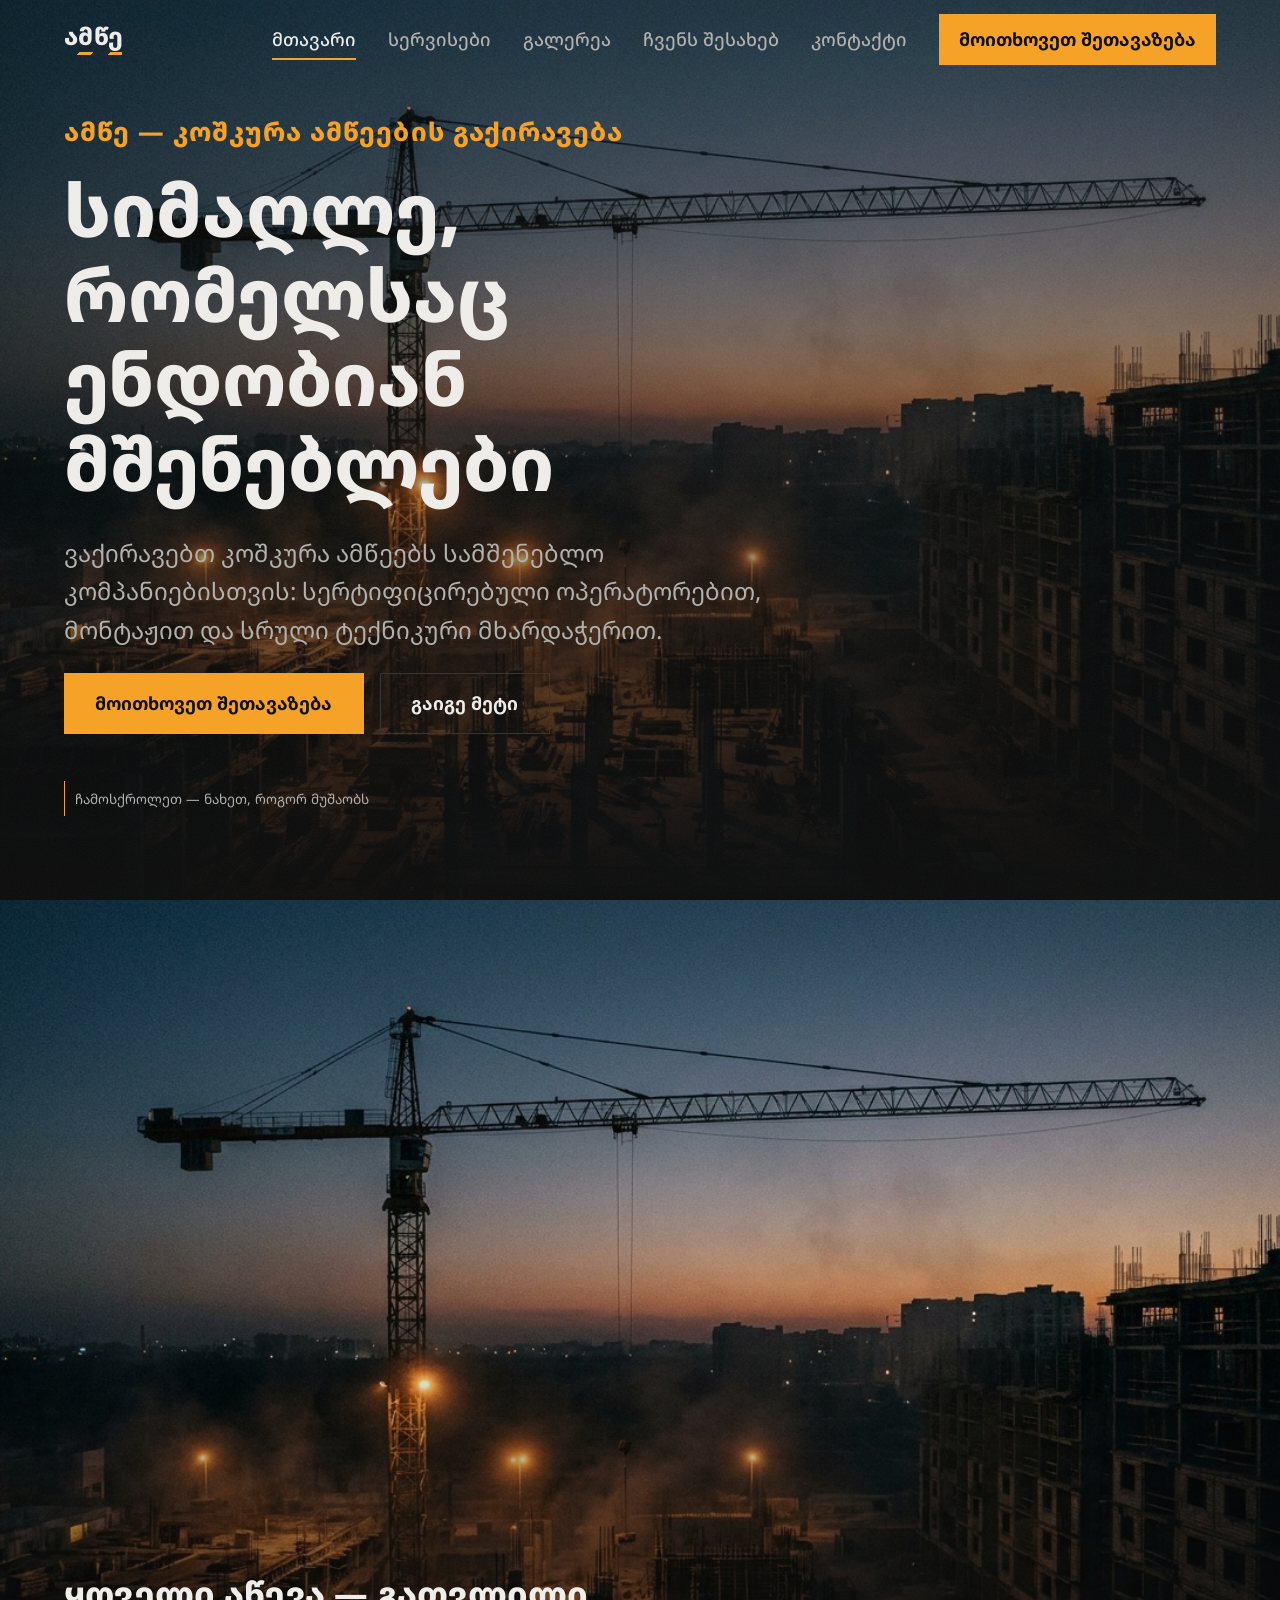
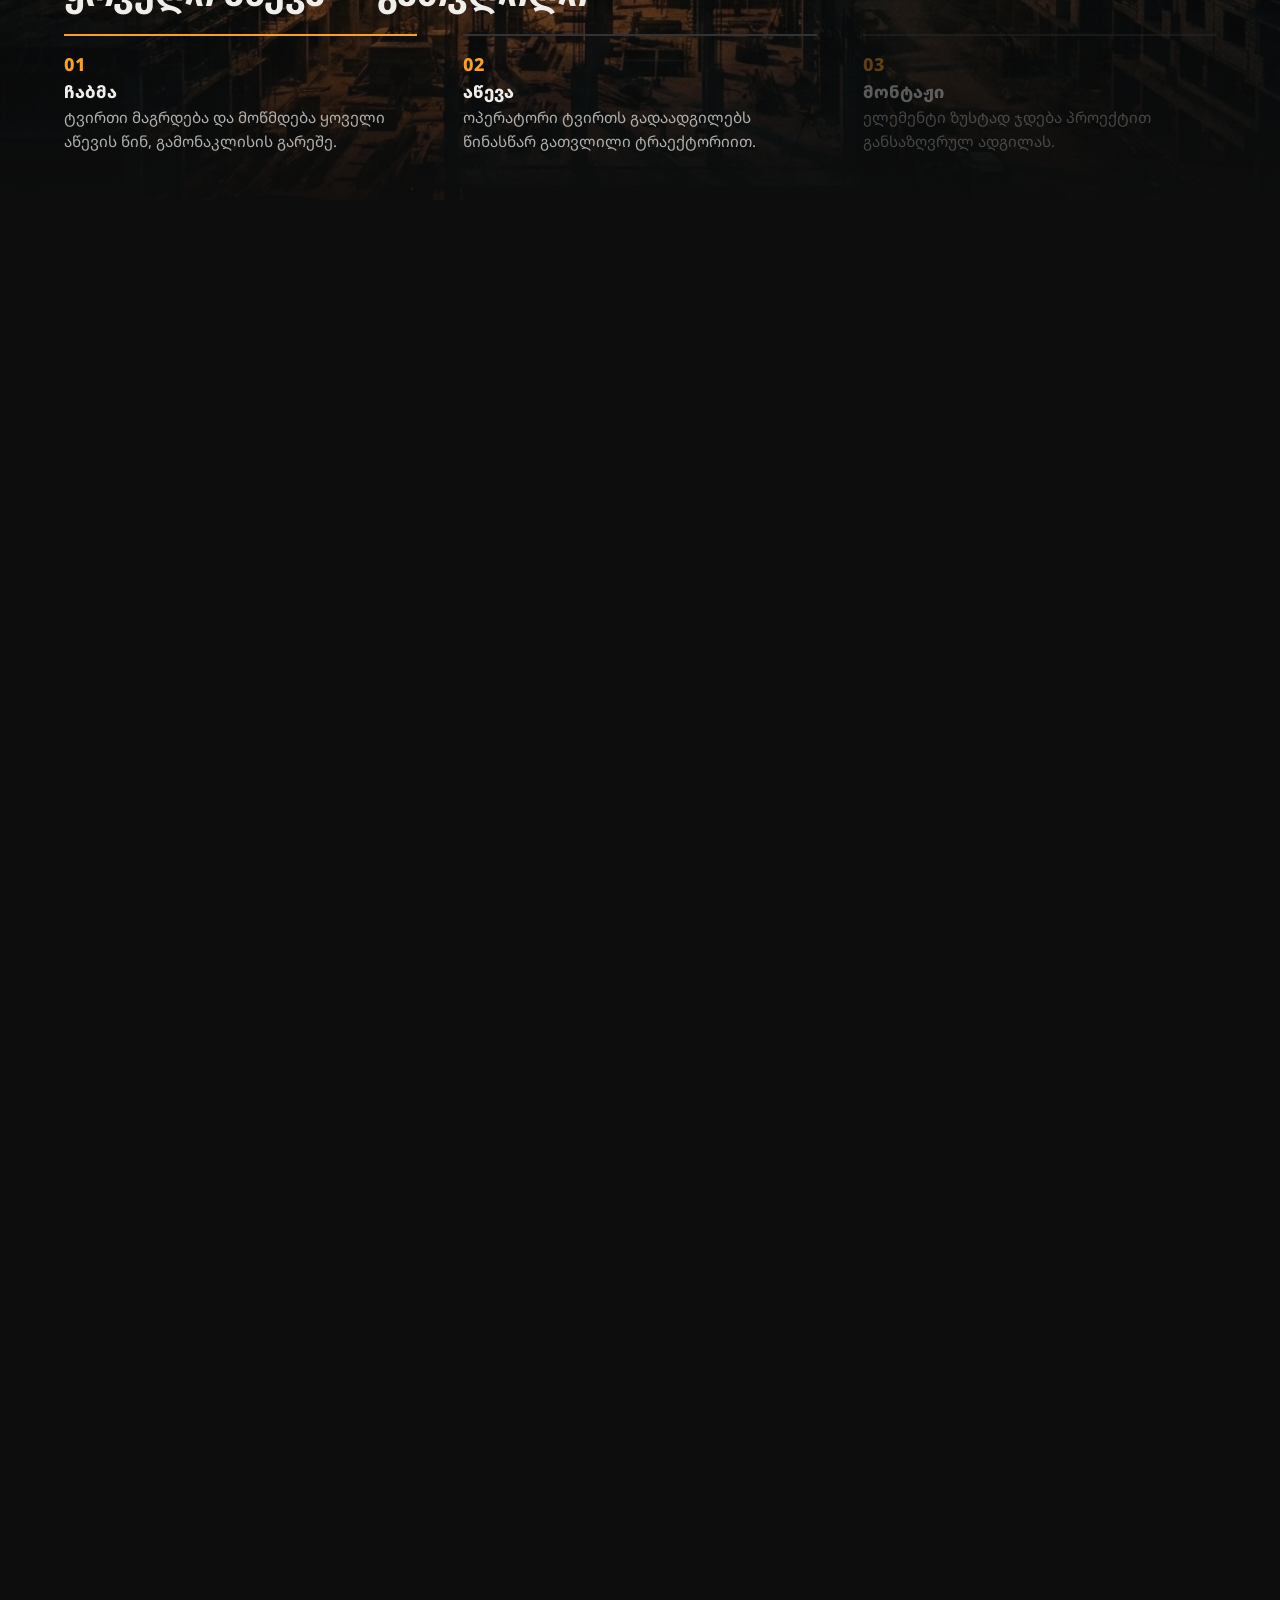
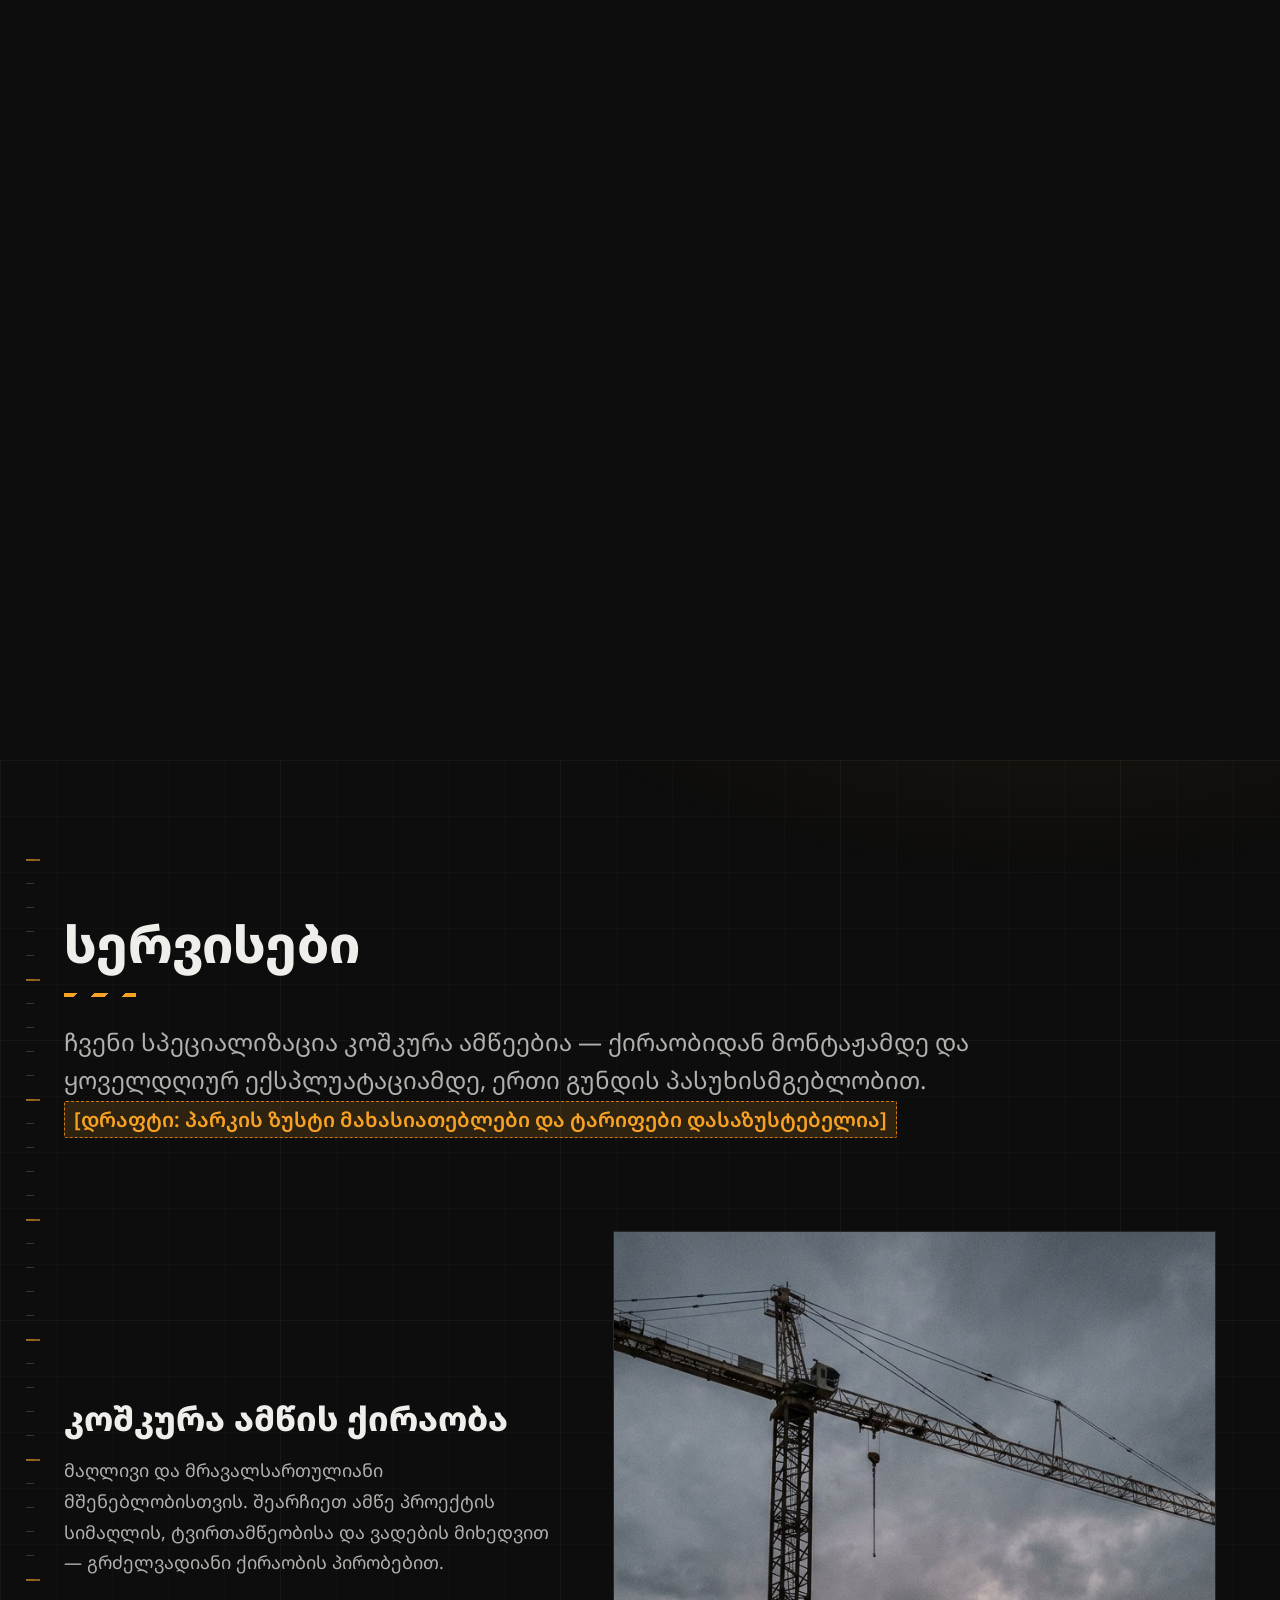
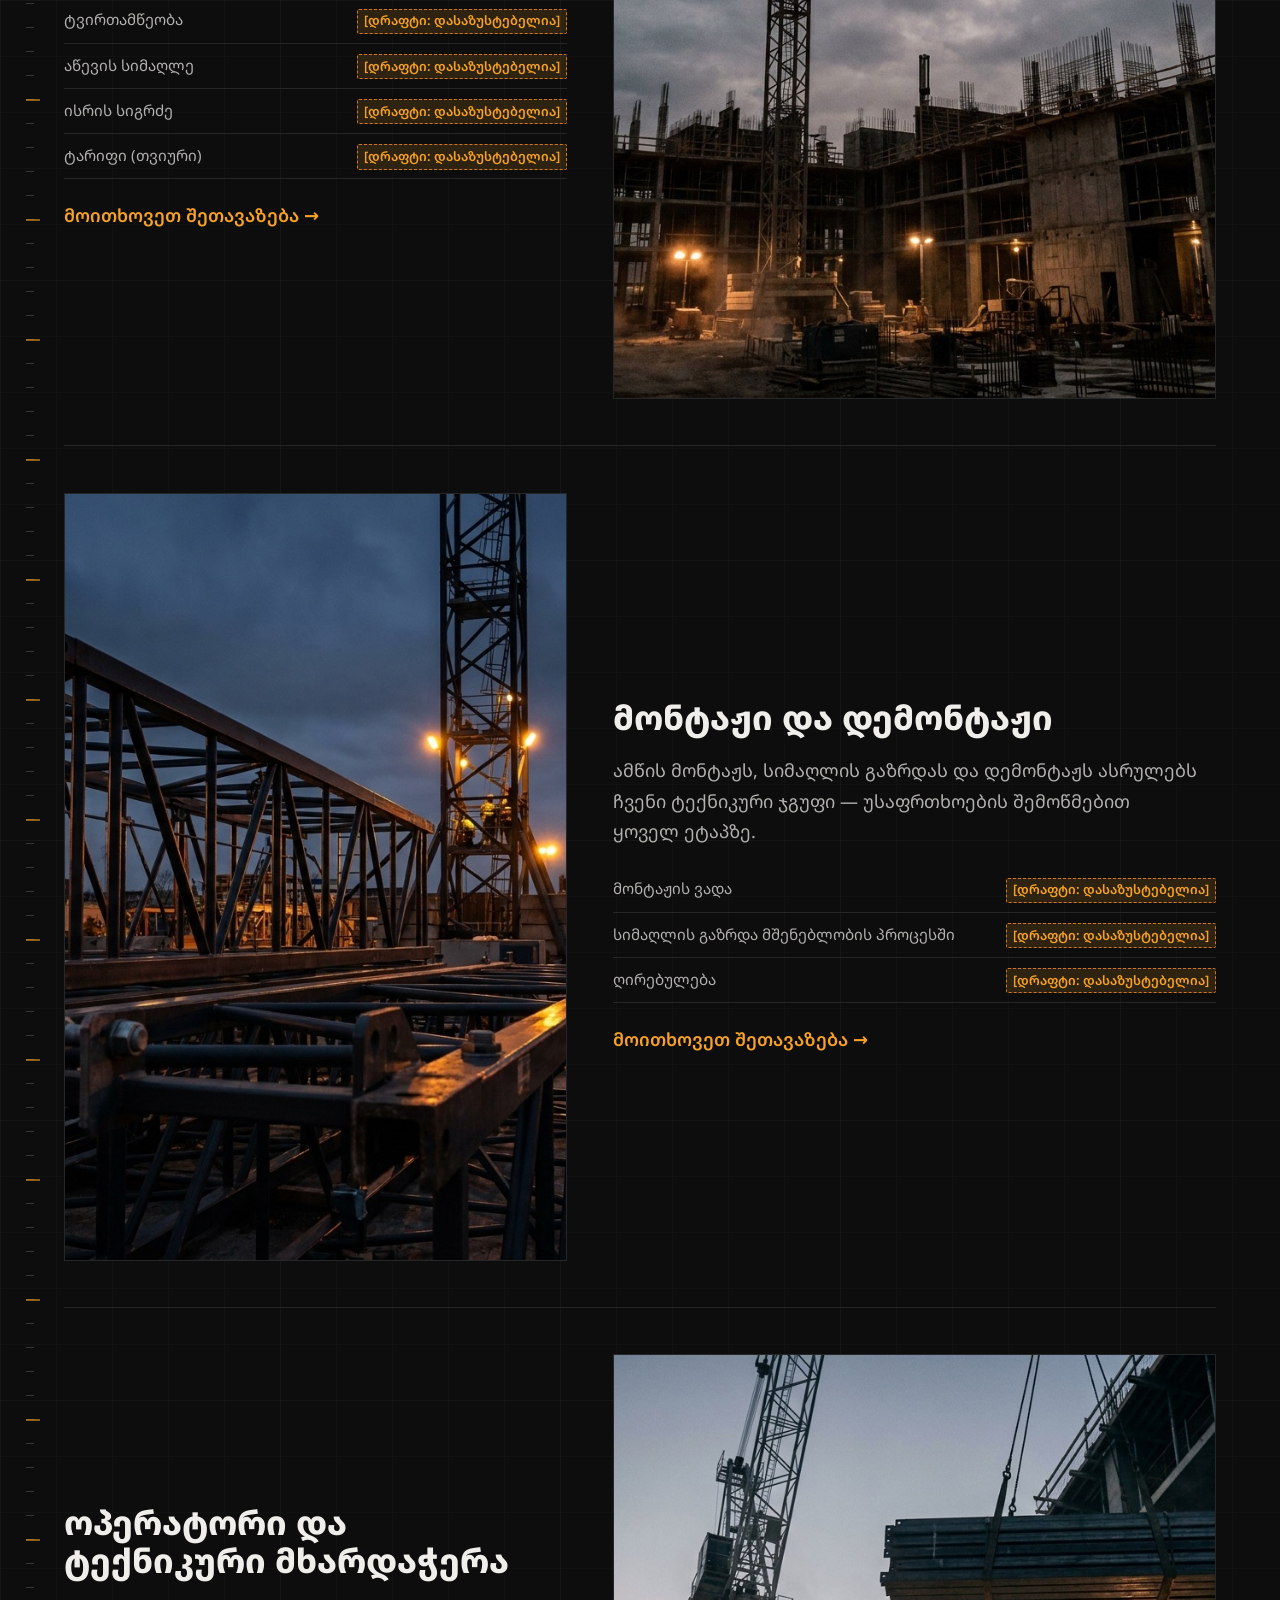
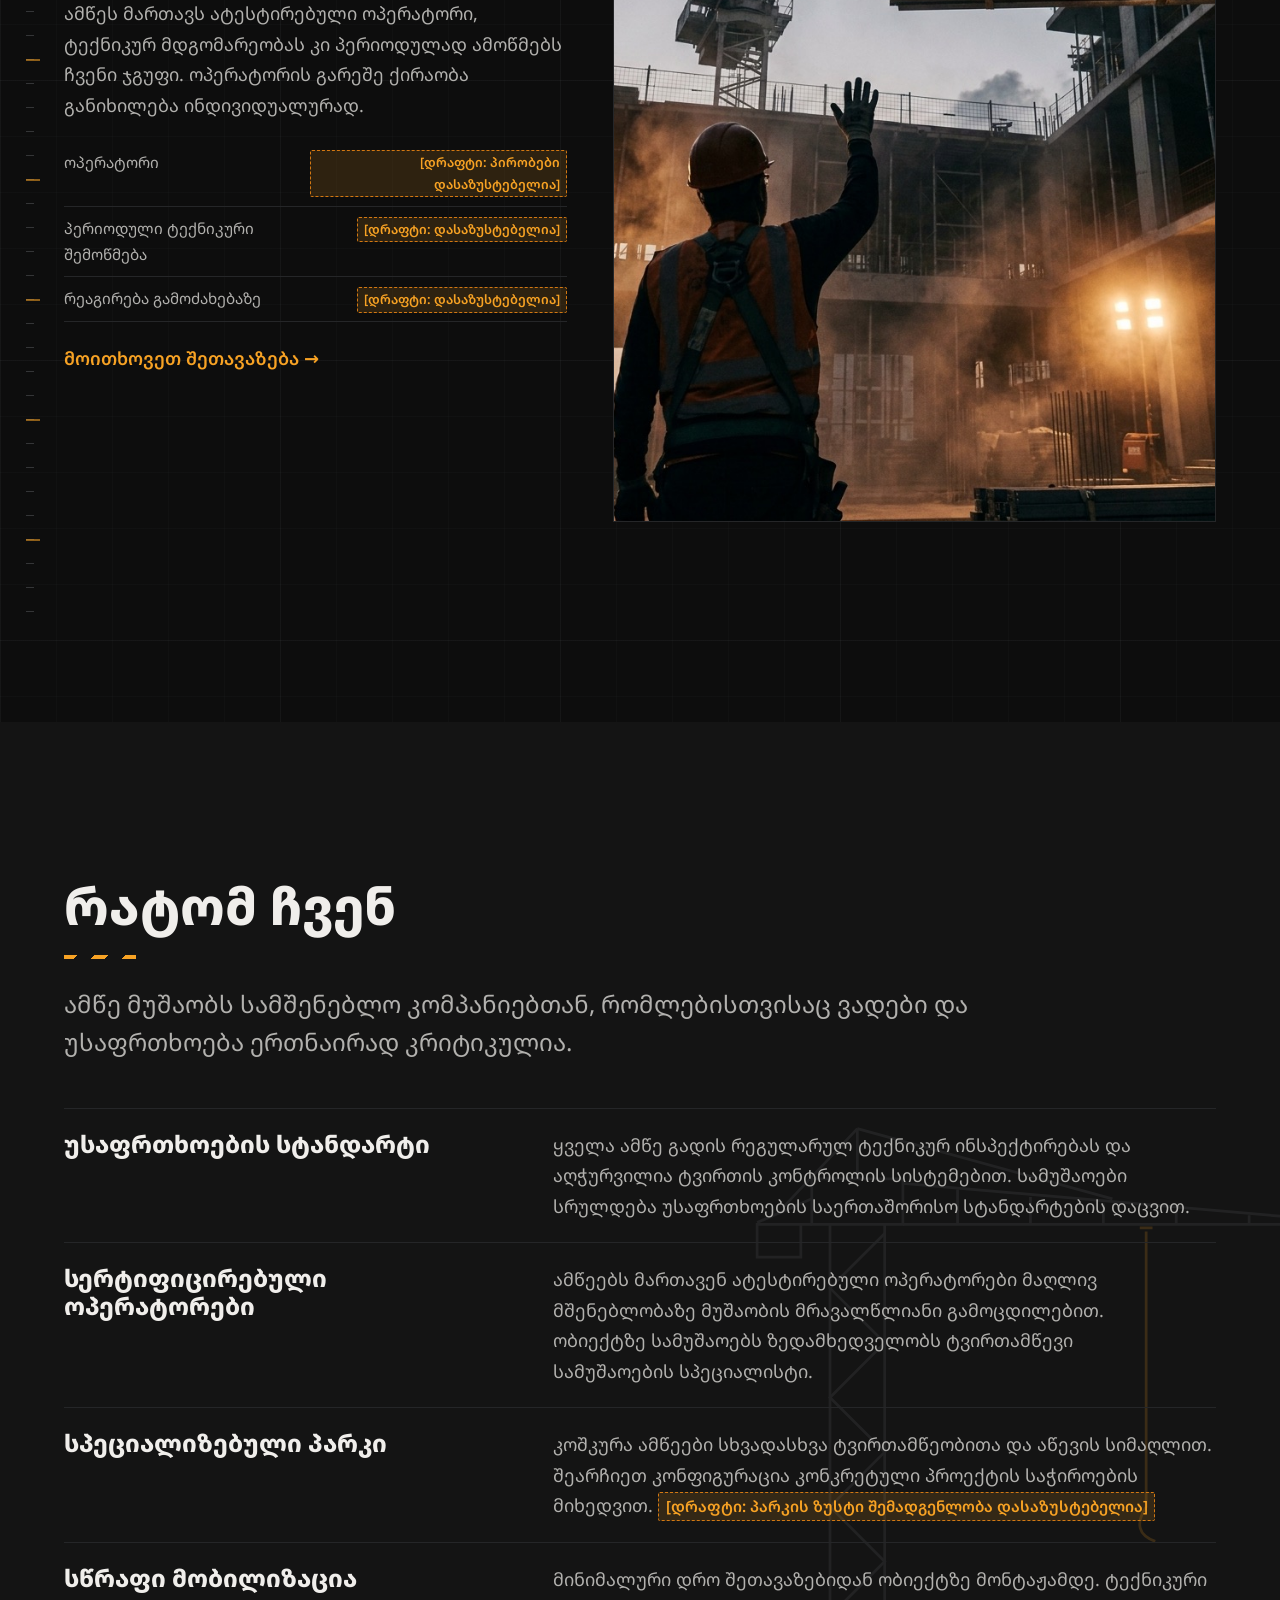
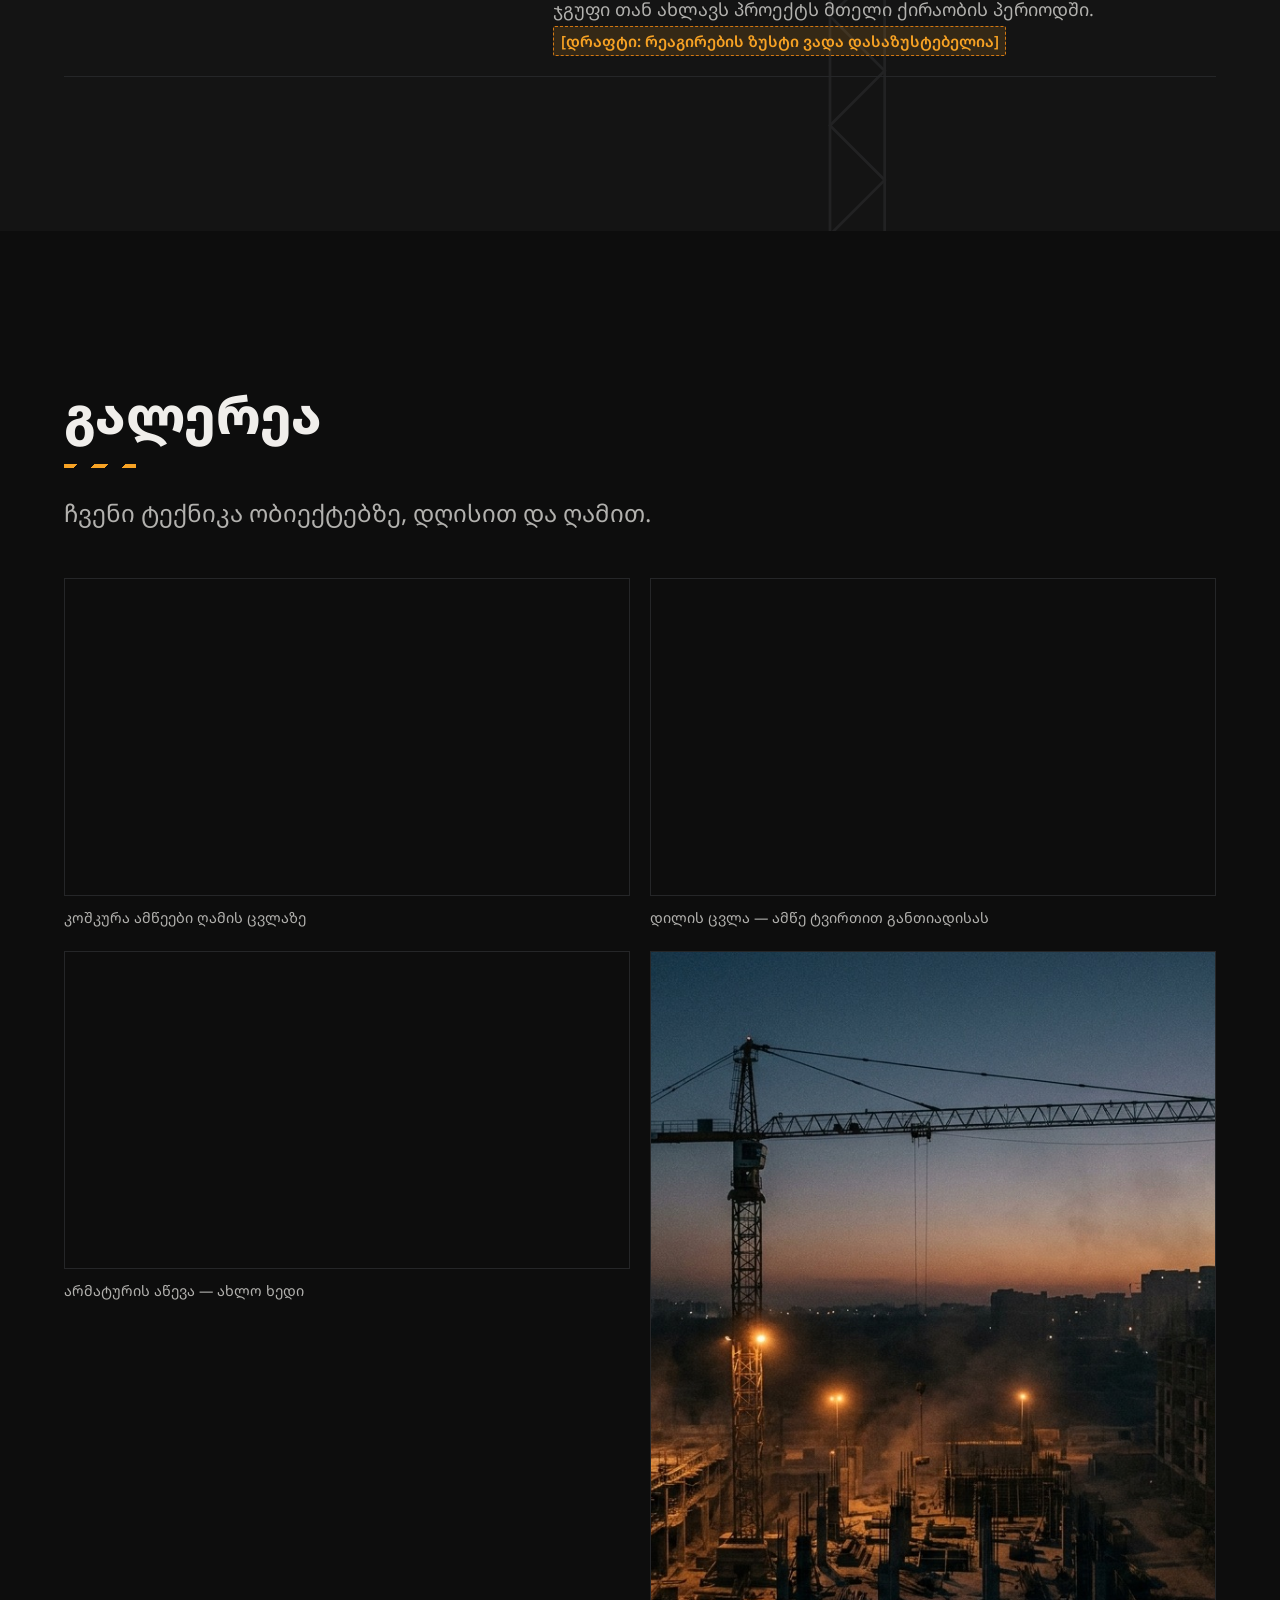
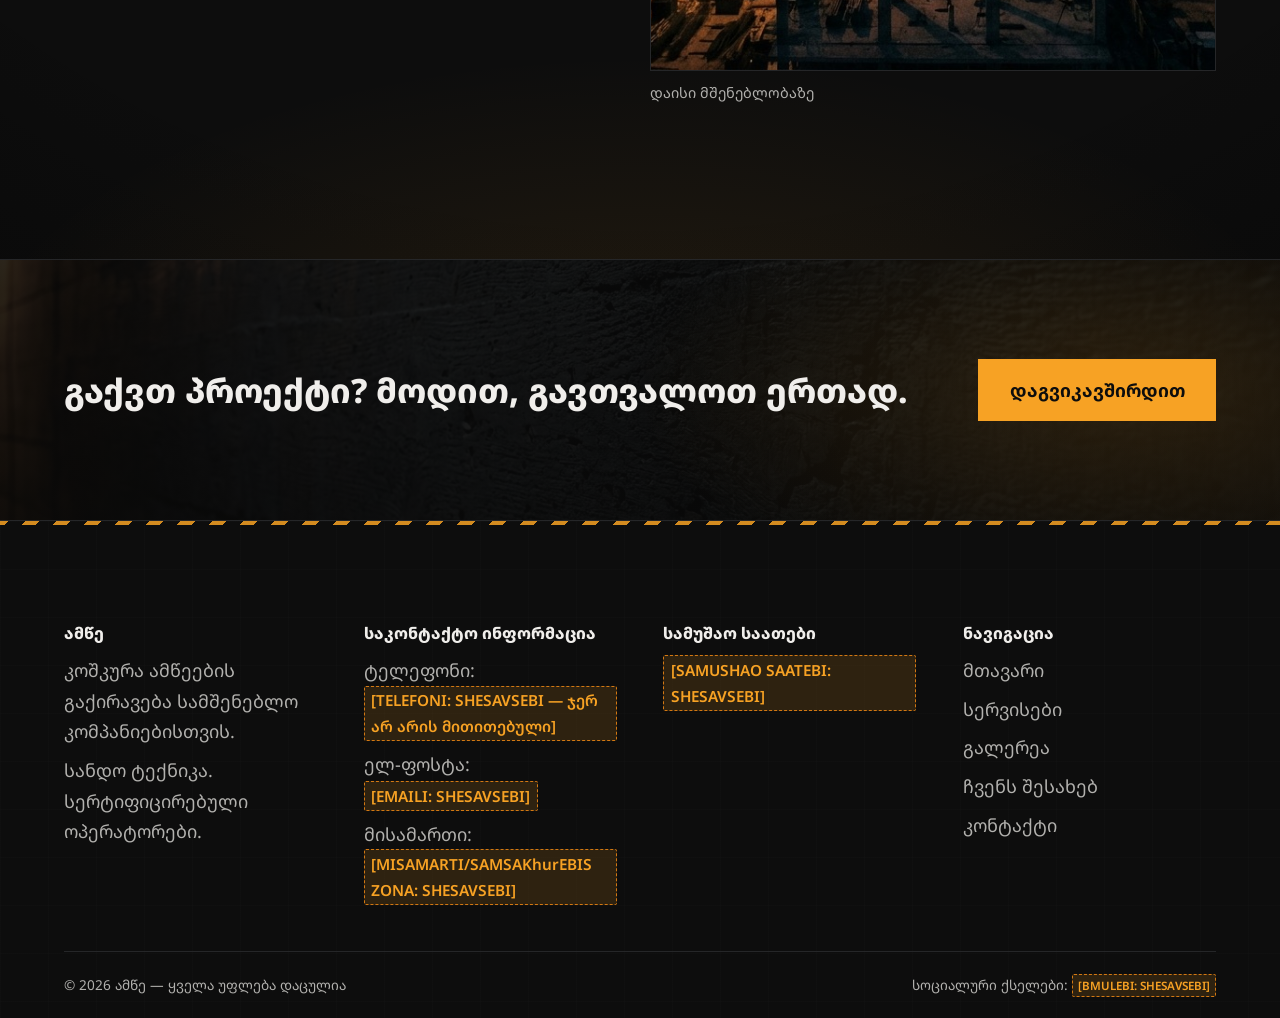
==== commit bbf8bd09: "Set absolute og:image URLs for GitHub Pages Co-Authored-By: Claude Fable 5 <noreply@anthropic.com>" ====
--- a/index.html
+++ b/index.html
@@ -9,8 +9,7 @@
   <meta property="og:locale" content="ka_GE">
   <meta property="og:title" content="ამწე — სიმაღლე, რომელსაც ენდობიან მშენებლები">
   <meta property="og:description" content="კოშკურა ამწეების გაქირავება სამშენებლო კომპანიებისთვის — მონტაჟით, სერტიფიცირებული ოპერატორებითა და სრული ტექნიკური მხარდაჭერით.">
-  <!-- TODO: og:image needs an absolute URL after deploy (e.g. https://<user>.github.io/<repo>/assets/og-cover.jpg) -->
-  <meta property="og:image" content="assets/og-cover.jpg">
+  <meta property="og:image" content="https://lasha-giorgi707.github.io/amtse-site/assets/og-cover.jpg">
   <link rel="icon" type="image/svg+xml" href="favicon.svg">
   <link rel="preconnect" href="https://fonts.googleapis.com">
   <link rel="preconnect" href="https://fonts.gstatic.com" crossorigin>
